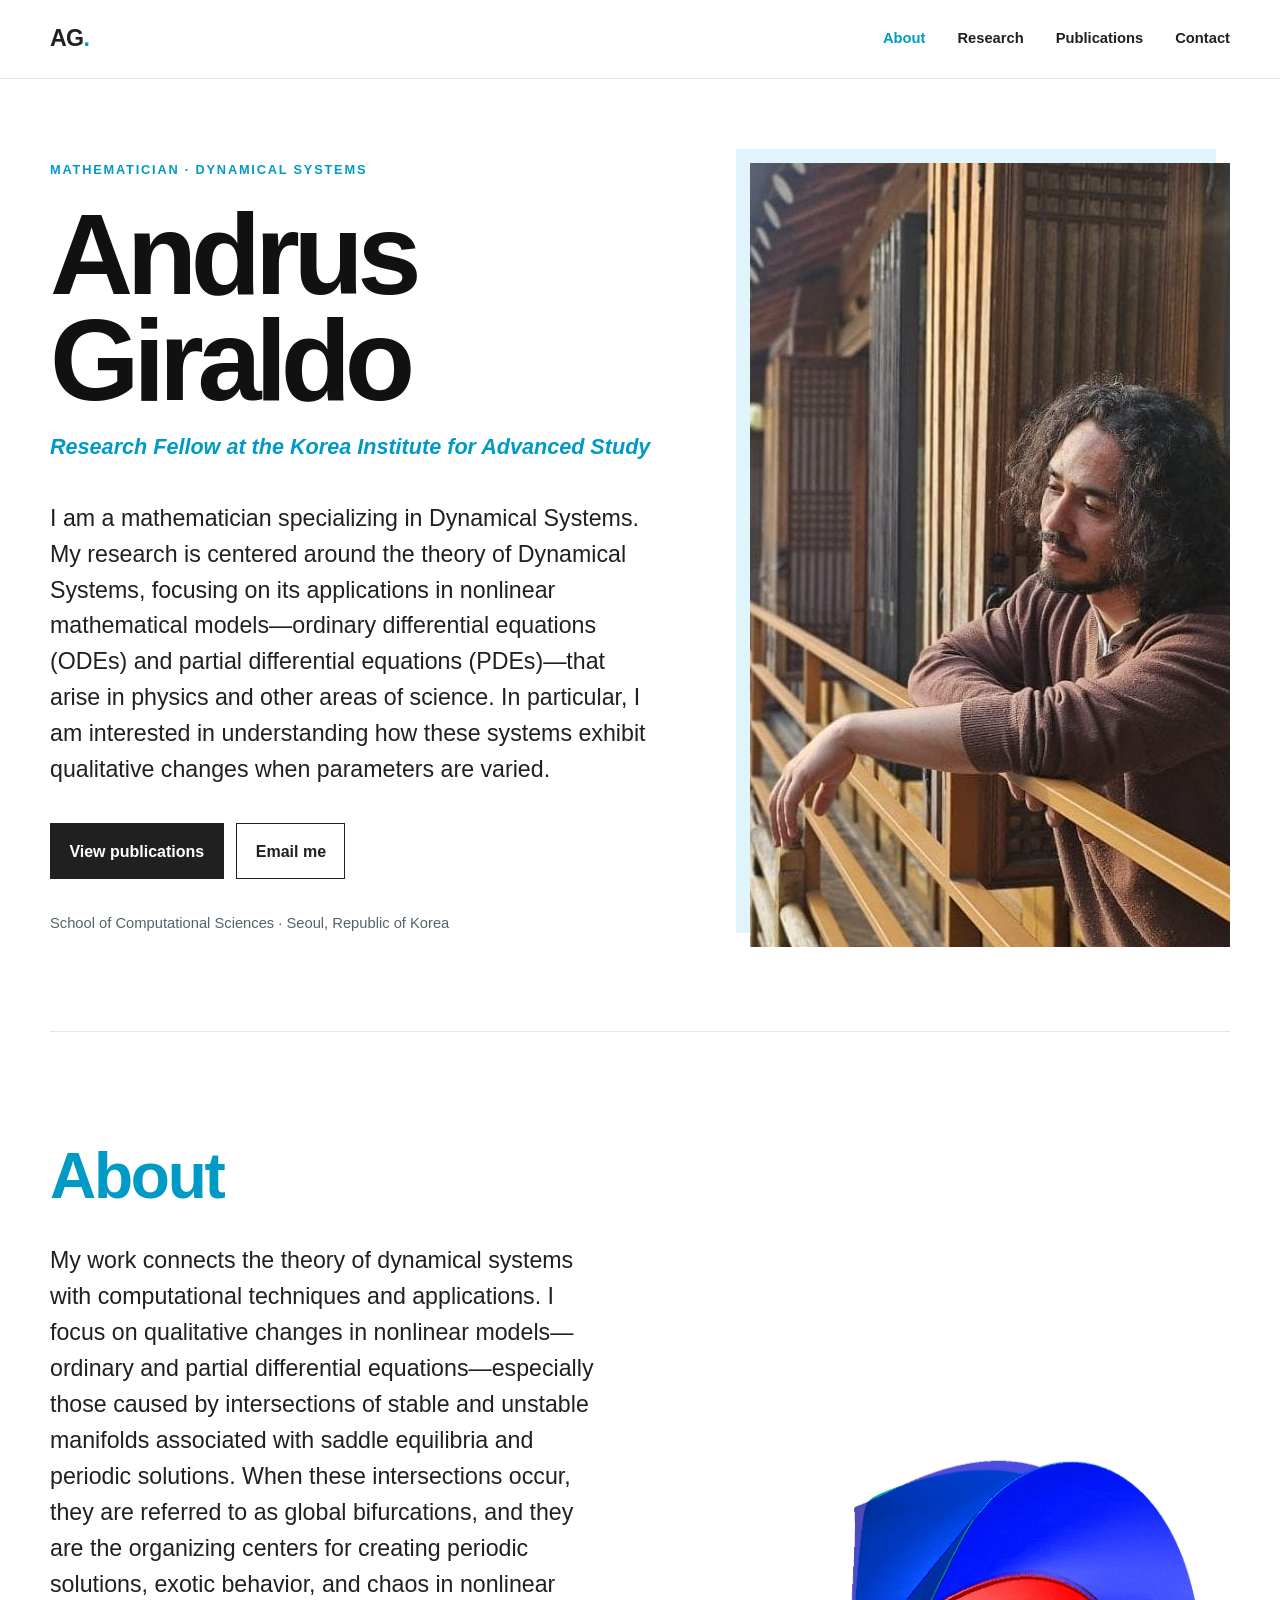
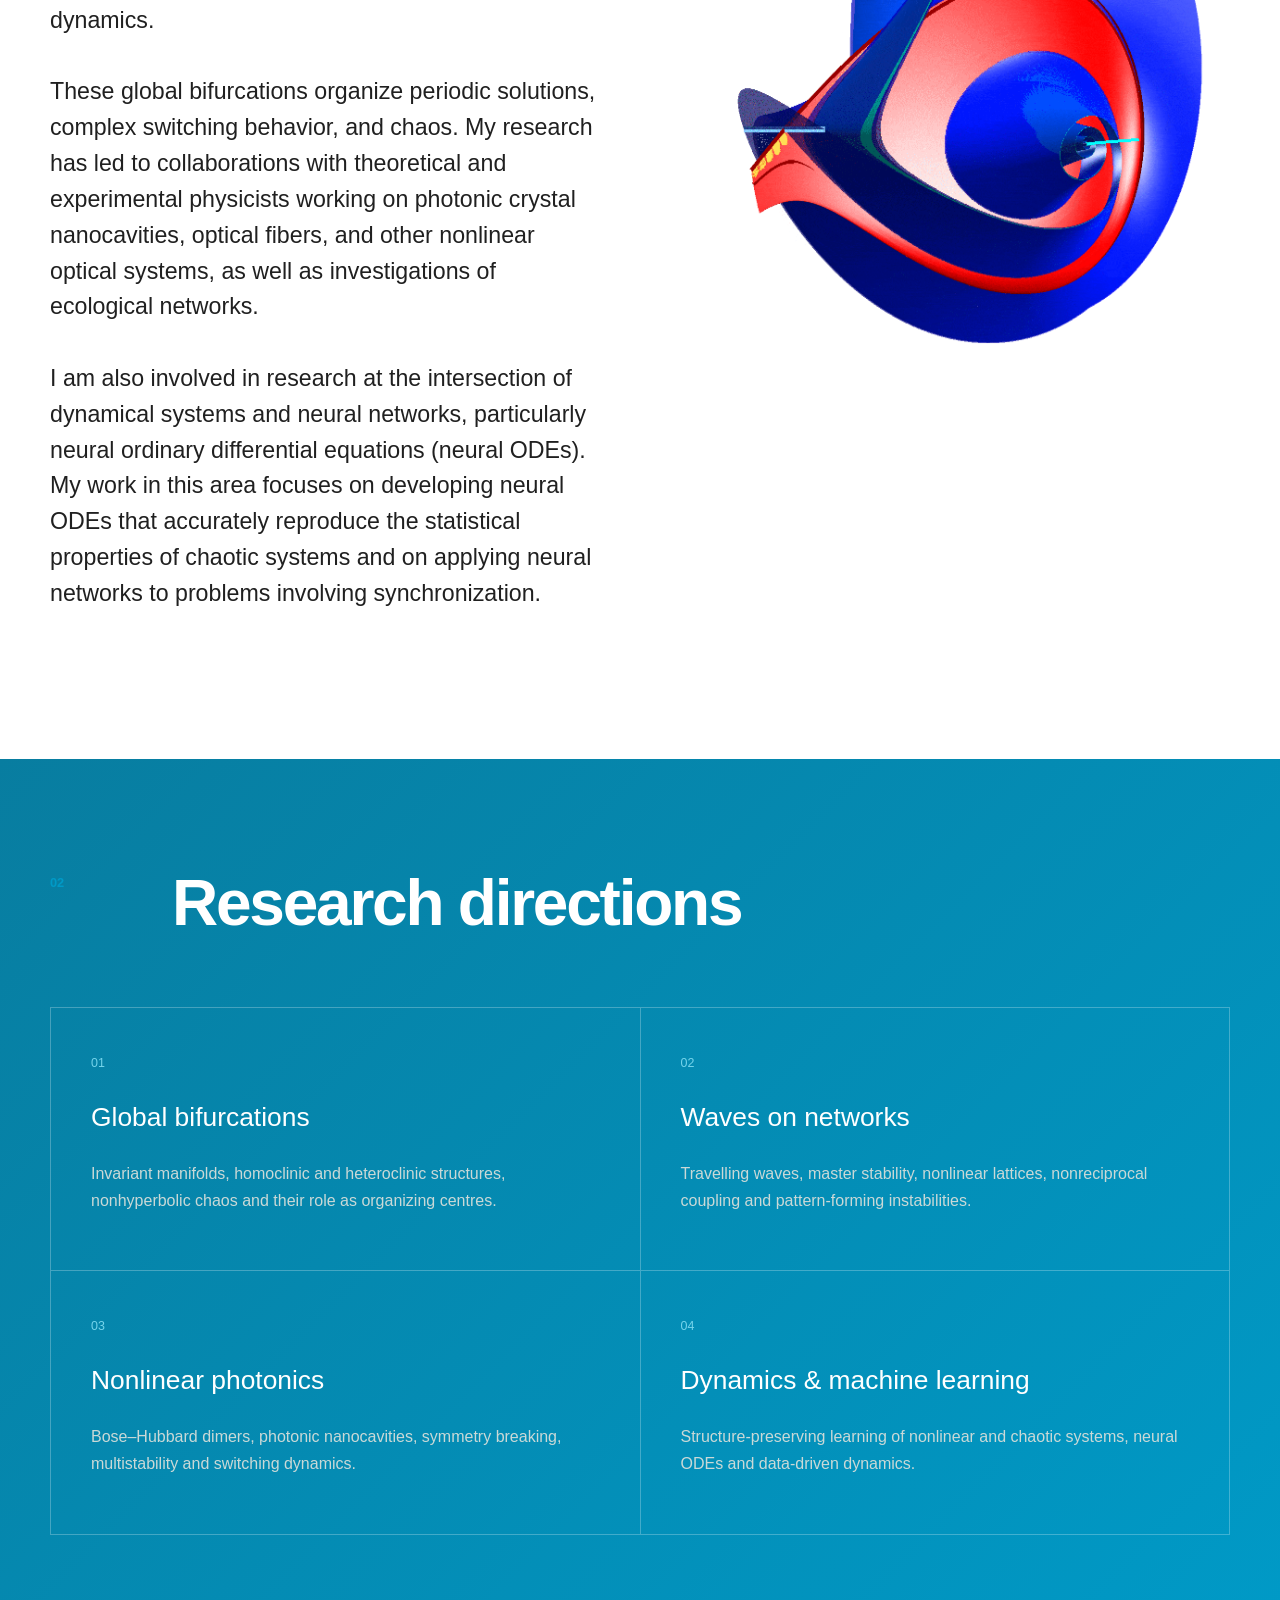
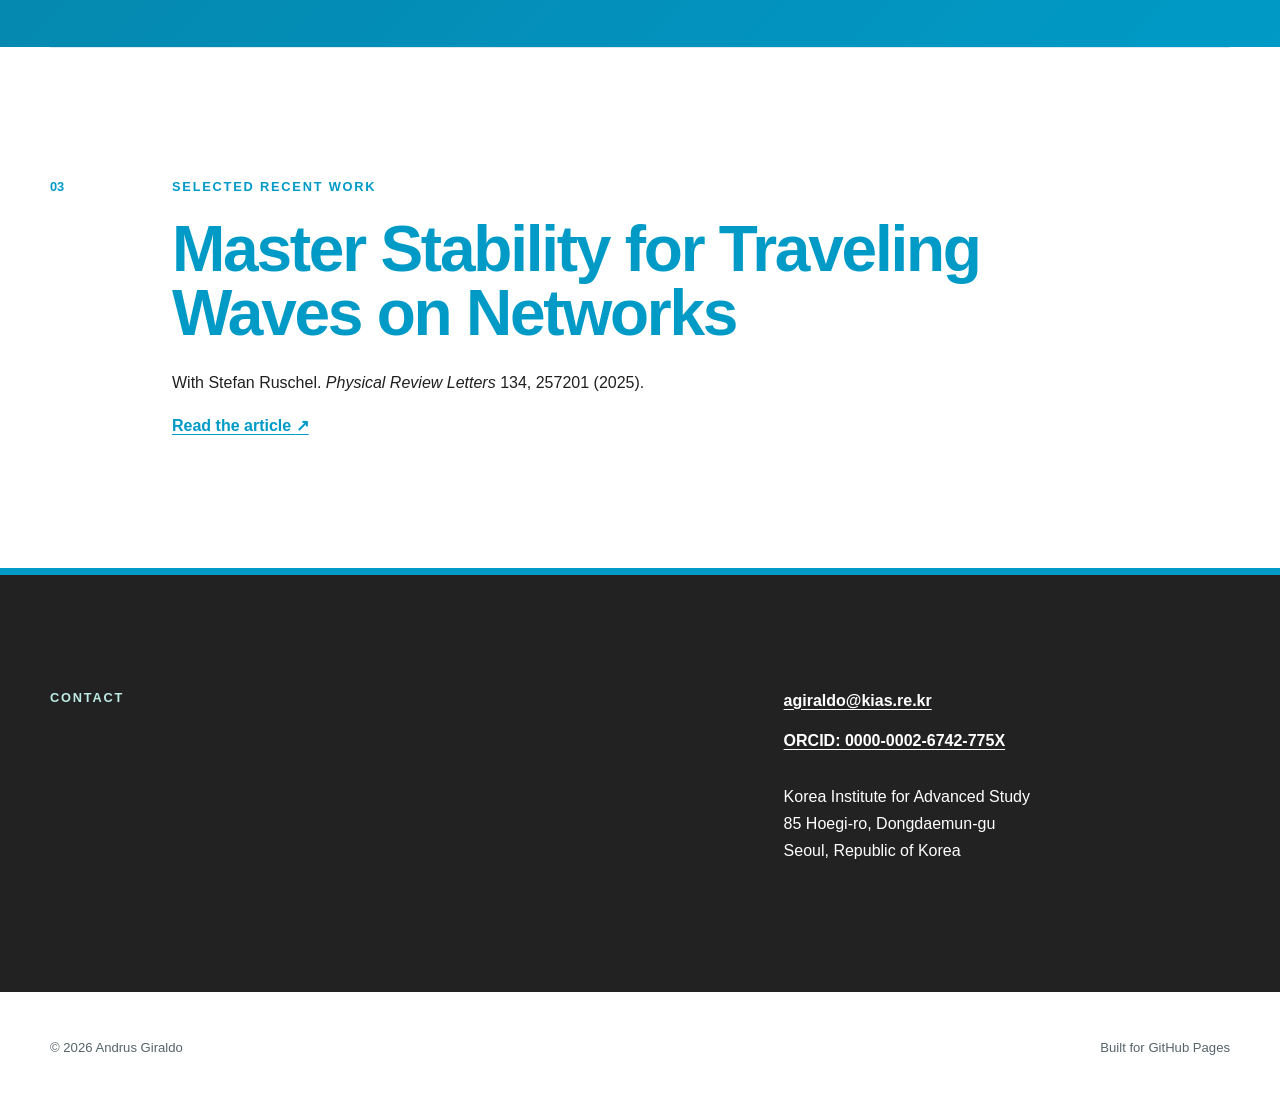
==== index.html @ 8a1bb6f4 "Update index.html" ====
<!doctype html>
<html lang="en">
<head>
  <meta charset="utf-8">
  <meta name="viewport" content="width=device-width, initial-scale=1">
  <meta name="description" content="Andrus Giraldo — mathematician working in dynamical systems, bifurcation theory, nonlinear waves, and scientific machine learning.">
  <title>Andrus Giraldo | Dynamical Systems</title>
  <link rel="stylesheet" href="styles.css">
</head>
<body>
  <a class="skip-link" href="#main">Skip to content</a>
  <header class="site-header">
    <nav class="nav shell" aria-label="Primary navigation">
      <a class="wordmark" href="index.html">AG<span>.</span></a>
      <button class="menu-toggle" type="button" aria-expanded="false" aria-controls="nav-links">Menu</button>
      <div class="nav-links" id="nav-links">
        <a class="active" href="index.html">About</a>
        <a href="index.html#research">Research</a>
        <a href="publications.html">Publications</a>
        <a href="index.html#contact">Contact</a>
      </div>
    </nav>
  </header>

  <main id="main">
    <section class="hero shell">
      <div class="hero-copy">
        <p class="eyebrow">Mathematician · Dynamical Systems</p>
        <h1>Andrus Giraldo</h1>
        <p class="role">Research Fellow at the Korea Institute for Advanced Study</p>
        <p class="lead">I am a mathematician specializing in Dynamical Systems. My research is centered around the theory of Dynamical Systems, focusing on its applications in nonlinear mathematical models—ordinary differential equations (ODEs) and partial differential equations (PDEs)—that arise in physics and other areas of science. In particular, I am interested in understanding how these systems exhibit qualitative changes when parameters are varied.</p>
        <div class="hero-actions">
          <a class="button primary" href="publications.html">View publications</a>
          <a class="button secondary" href="mailto:agiraldo@kias.re.kr">Email me</a>
        </div>
        <p class="position">School of Computational Sciences · Seoul, Republic of Korea</p>
      </div>
      <figure class="portrait-wrap">
        <img class="portrait" src="assets/andrus-giraldo.jpg" width="583" height="784" alt="Portrait of Andrus Giraldo">
        <!-- <figcaption>Research Fellow, Korea Institute for Advanced Study</figcaption> -->
      </figure>
    </section>

    <section class="statement shell" aria-labelledby="about-heading">
      <div class="about-copy">
        <h2 id="about-heading">About</h2>
        <p class="lead">My work connects the theory of dynamical systems with computational techniques and applications. I focus on qualitative changes in nonlinear models—ordinary and partial differential equations—especially those caused by intersections of stable and unstable manifolds associated with saddle equilibria and periodic solutions. When these intersections occur, they are referred to as global bifurcations, and they are the organizing centers for creating periodic solutions, exotic behavior, and chaos in nonlinear dynamics.</p>
	<p class="lead">These global bifurcations organize periodic solutions, complex switching behavior, and chaos. My research has led to collaborations with theoretical and experimental physicists working on photonic crystal nanocavities, optical fibers, and other nonlinear optical systems, as well as investigations of ecological networks.</p>
	<p class="lead">I am also involved in research at the intersection of dynamical systems and neural networks, particularly neural ordinary differential equations (neural ODEs). My work in this area focuses on developing neural ODEs that accurately reproduce the statistical properties of chaotic systems and on applying neural networks to problems involving synchronization.</p>
      </div>
      <figure class="animation-wrap">
        <img src="assets/animationWebNoWhite.gif" width="360" height="500" alt="Animated visualization of a dynamical system">
        <!--  <figcaption>A geometric view of nonlinear dynamics.</figcaption>-->
      </figure>
    </section>

    <section class="research-section" id="research" aria-labelledby="research-heading">
      <div class="shell">
        <div class="section-heading">
          <p class="section-number">02</p>
          <h2 id="research-heading">Research directions</h2>
        </div>
        <div class="research-grid">
          <article>
            <span>01</span>
            <h3>Global bifurcations</h3>
            <p>Invariant manifolds, homoclinic and heteroclinic structures, nonhyperbolic chaos and their role as organizing centres.</p>
          </article>
          <article>
            <span>02</span>
            <h3>Waves on networks</h3>
            <p>Travelling waves, master stability, nonlinear lattices, nonreciprocal coupling and pattern-forming instabilities.</p>
          </article>
          <article>
            <span>03</span>
            <h3>Nonlinear photonics</h3>
            <p>Bose–Hubbard dimers, photonic nanocavities, symmetry breaking, multistability and switching dynamics.</p>
          </article>
          <article>
            <span>04</span>
            <h3>Dynamics &amp; machine learning</h3>
            <p>Structure-preserving learning of nonlinear and chaotic systems, neural ODEs and data-driven dynamics.</p>
          </article>
        </div>
      </div>
    </section>

    <section class="featured shell" aria-labelledby="featured-heading">
      <p class="section-number">03</p>
      <div>
        <p class="eyebrow">Selected recent work</p>
        <h2 id="featured-heading">Master Stability for Traveling Waves on Networks</h2>
        <p>With Stefan Ruschel. <em>Physical Review Letters</em> 134, 257201 (2025).</p>
        <a class="text-link" href="https://doi.org/10.1103/6v64-j5fd">Read the article <span aria-hidden="true">↗</span></a>
      </div>
    </section>

    <section class="contact-section" id="contact" aria-labelledby="contact-heading">
      <div class="shell contact-grid">
        <div>
          <p class="eyebrow light">Contact</p>
          <!-- <h2 id="contact-heading">Let’s discuss mathematics.</h2> -->
        </div>
        <address>
          <a href="mailto:agiraldo@kias.re.kr">agiraldo@kias.re.kr</a>
          <a href="https://orcid.org/0000-0002-6742-775X">ORCID: 0000-0002-6742-775X</a>
          <p>Korea Institute for Advanced Study<br>85 Hoegi-ro, Dongdaemun-gu<br>Seoul, Republic of Korea</p>
        </address>
      </div>
    </section>
  </main>

  <footer class="site-footer shell">
    <p>© <span id="year"></span> Andrus Giraldo</p>
    <p>Built for GitHub Pages</p>
  </footer>
  <script src="script.js"></script>
</body>
</html>
---- styles.css ----
:root {
  --ink: #202020;
  --paper: #ffffff;
  --white: #fff;
  --teal: #009ac7;
  --aqua: #75d4eb;
  --navy: #173d4a;
  --line: #dceaf0;
  --muted: #56646a;
  --sans: "PT Sans", "Open Sans", Arial, sans-serif;
  --serif: "PT Sans", "Open Sans", Arial, sans-serif;
}
* { box-sizing: border-box; }
html { scroll-behavior: smooth; }
body { margin: 0; background: var(--paper); color: var(--ink); font: 400 1rem/1.7 var(--sans); }
a { color: inherit; text-underline-offset: .2em; }
img { display: block; max-width: 100%; }
.shell { width: min(1180px, calc(100% - 3rem)); margin-inline: auto; }
.skip-link { position: fixed; left: 1rem; top: -5rem; z-index: 100; padding: .75rem 1rem; background: var(--white); }
.skip-link:focus { top: 1rem; }
.site-header { border-bottom: 1px solid var(--line); background: rgba(255,255,255,.96); position: sticky; top: 0; z-index: 20; backdrop-filter: blur(10px); }
.nav { min-height: 78px; display: flex; align-items: center; justify-content: space-between; }
.wordmark { font: 700 1.45rem/1 var(--serif); text-decoration: none; letter-spacing: -.03em; }
.wordmark span { color: var(--teal); }
.nav-links { display: flex; gap: 2rem; align-items: center; }
.nav-links a { text-decoration: none; font-size: .92rem; font-weight: 650; }
.nav-links a.active, .nav-links a:hover { color: var(--teal); }
.menu-toggle { display: none; border: 1px solid var(--ink); background: transparent; padding: .5rem .75rem; font: inherit; }
.hero { display: grid; grid-template-columns: 1.12fr .88fr; gap: clamp(3rem, 7vw, 7rem); align-items: center; min-height: calc(100vh - 78px); padding-block: 5rem; }
.eyebrow { margin: 0 0 1.25rem; color: var(--teal); text-transform: uppercase; letter-spacing: .14em; font-weight: 750; font-size: .8rem; }
.hero h1, .page-heading h1 { margin: 0; color: #111; font: 700 clamp(4rem, 9vw, 7.8rem)/.92 var(--serif); letter-spacing: -.055em; }
.role { margin: 1rem 0 0; color: var(--teal); font-size: clamp(1.05rem, 2vw, 1.35rem); font-weight: 700; font-style: italic; }
.lead { max-width: 760px; margin: 2.2rem 0; font: 400 clamp(1.15rem, 2vw, 1.45rem)/1.55 var(--serif); }
.hero-actions { display: flex; gap: .8rem; flex-wrap: wrap; }
.button { display: inline-block; padding: .83rem 1.15rem; border: 1px solid var(--ink); text-decoration: none; font-weight: 700; }
.button.primary { color: var(--white); background: var(--ink); }
.button:hover { color: var(--white); background: var(--teal); border-color: var(--teal); }
.position { margin-top: 2rem; color: var(--muted); font-size: .92rem; }
.portrait-wrap { margin: 0; position: relative; }
.portrait { width: 100%; aspect-ratio: 3/4; object-fit: cover; }
.portrait-wrap::before { content: ""; position: absolute; inset: -14px 14px 14px -14px; background: #dff5fb; z-index: -1; }
.portrait-wrap figcaption { margin-top: 1rem; color: var(--muted); font-size: .78rem; }
.statement { display: grid; grid-template-columns: 1fr 1fr; gap: clamp(2.5rem, 6vw, 6rem); align-items: center; padding-block: 7rem; border-top: 1px solid var(--line); }
.featured { display: grid; grid-template-columns: 90px 1fr; gap: 2rem; padding-block: 8rem; border-top: 1px solid var(--line); }
.section-number { margin: .35rem 0; color: var(--teal); font: 700 .8rem/1 var(--sans); }
h2 { margin: 0 0 1.5rem; color: var(--teal); font: 700 clamp(2.6rem, 5vw, 4.6rem)/1 var(--serif); letter-spacing: -.035em; }
.large-copy { margin-top: 0; font: 400 clamp(1.35rem, 2.3vw, 2rem)/1.45 var(--serif); }
.statement > div { max-width: 900px; }
.animation-wrap { margin: 0; }
.animation-wrap img { width: 100%; background: #fff; }
.animation-wrap figcaption { margin-top: .75rem; color: var(--muted); font-size: .82rem; text-align: center; }
.research-section { background: linear-gradient(135deg, #087da0, #009ac7); color: var(--white); padding-block: 7rem; }
.research-section h2, .contact-section h2 { color: var(--white); }
.section-heading { display: grid; grid-template-columns: 90px 1fr; gap: 2rem; }
.research-grid { display: grid; grid-template-columns: repeat(2, 1fr); margin-top: 3rem; border-top: 1px solid rgba(255,255,255,.25); border-left: 1px solid rgba(255,255,255,.25); }
.research-grid article { padding: 2.5rem; border-right: 1px solid rgba(255,255,255,.25); border-bottom: 1px solid rgba(255,255,255,.25); }
.research-grid article > span { color: var(--aqua); font-size: .78rem; }
.research-grid h3 { font: 400 1.65rem/1.2 var(--serif); }
.research-grid p { color: #cad9d7; }
.featured h2 { max-width: 880px; }
.text-link { color: var(--teal); font-weight: 750; }
.contact-section { background: #222; color: var(--white); padding-block: 7rem; border-top: 7px solid var(--teal); }
.contact-grid { display: grid; grid-template-columns: 1.2fr .8fr; gap: 4rem; }
.eyebrow.light { color: #bdece5; }
address { font-style: normal; display: flex; flex-direction: column; gap: .8rem; }
address a { font-weight: 700; }
.site-footer { display: flex; justify-content: space-between; gap: 1rem; padding-block: 2rem; font-size: .82rem; color: var(--muted); }
.page-heading { padding-block: 7rem 5rem; border-bottom: 1px solid var(--line); }
.page-heading h1 { font-size: clamp(4rem, 10vw, 8rem); }
.page-heading > p:last-child { max-width: 650px; font: 400 1.25rem/1.55 var(--serif); }
.publication-section { padding-block: 3rem 8rem; }
.publication-list { list-style: none; padding: 0; margin: 0; }
.publication-list li { display: grid; grid-template-columns: 110px 1fr; gap: 2rem; padding: 2rem 0; border-bottom: 1px solid var(--line); }
.pub-year { color: var(--teal); font-weight: 800; }
.publication-list h2 { max-width: 900px; margin: 0 0 .8rem; font: 400 clamp(1.35rem, 2.5vw, 2rem)/1.3 var(--serif); letter-spacing: -.025em; }
.publication-list p { margin: .25rem 0; color: var(--muted); }
.publication-list a { display: inline-block; margin-top: .6rem; color: var(--teal); font-size: .85rem; font-weight: 800; text-decoration: none; }
@media (max-width: 760px) {
  .shell { width: min(100% - 2rem, 1180px); }
  .menu-toggle { display: block; }
  .nav-links { display: none; position: absolute; top: 78px; left: 0; right: 0; background: var(--paper); border-bottom: 1px solid var(--line); padding: 1.25rem 1rem; flex-direction: column; align-items: flex-start; }
  .nav-links.open { display: flex; }
  .hero { grid-template-columns: 1fr; min-height: auto; padding-block: 4rem; }
  .hero h1 { font-size: clamp(4.1rem, 22vw, 6.5rem); }
  .portrait-wrap { width: min(88%, 420px); margin-inline: auto; }
  .statement, .featured, .section-heading { grid-template-columns: 1fr; gap: 2rem; padding-block: 5rem; }
  .research-grid, .contact-grid { grid-template-columns: 1fr; }
  .research-grid article { padding: 1.75rem; }
  .publication-list li { grid-template-columns: 1fr; gap: .5rem; }
  .page-heading { padding-block: 5rem 3rem; }
}
@media (prefers-reduced-motion: reduce) { html { scroll-behavior: auto; } }
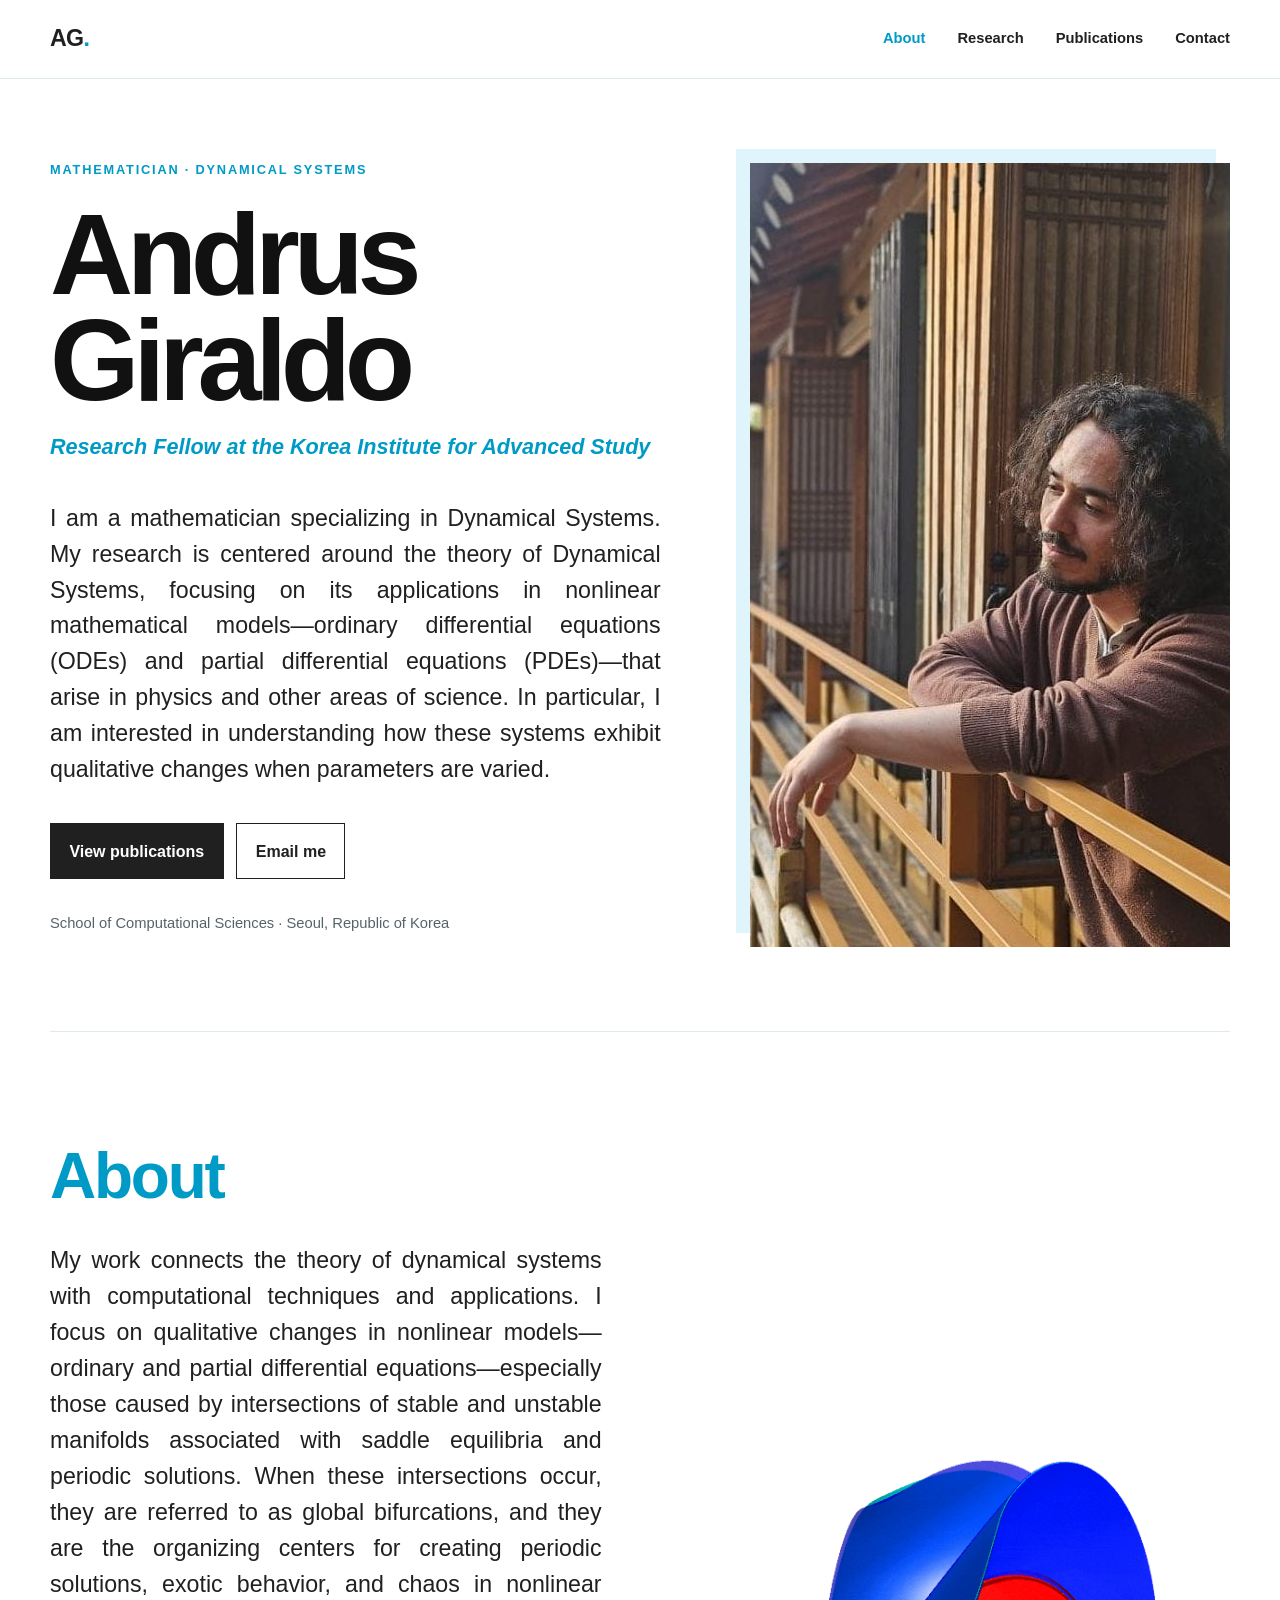
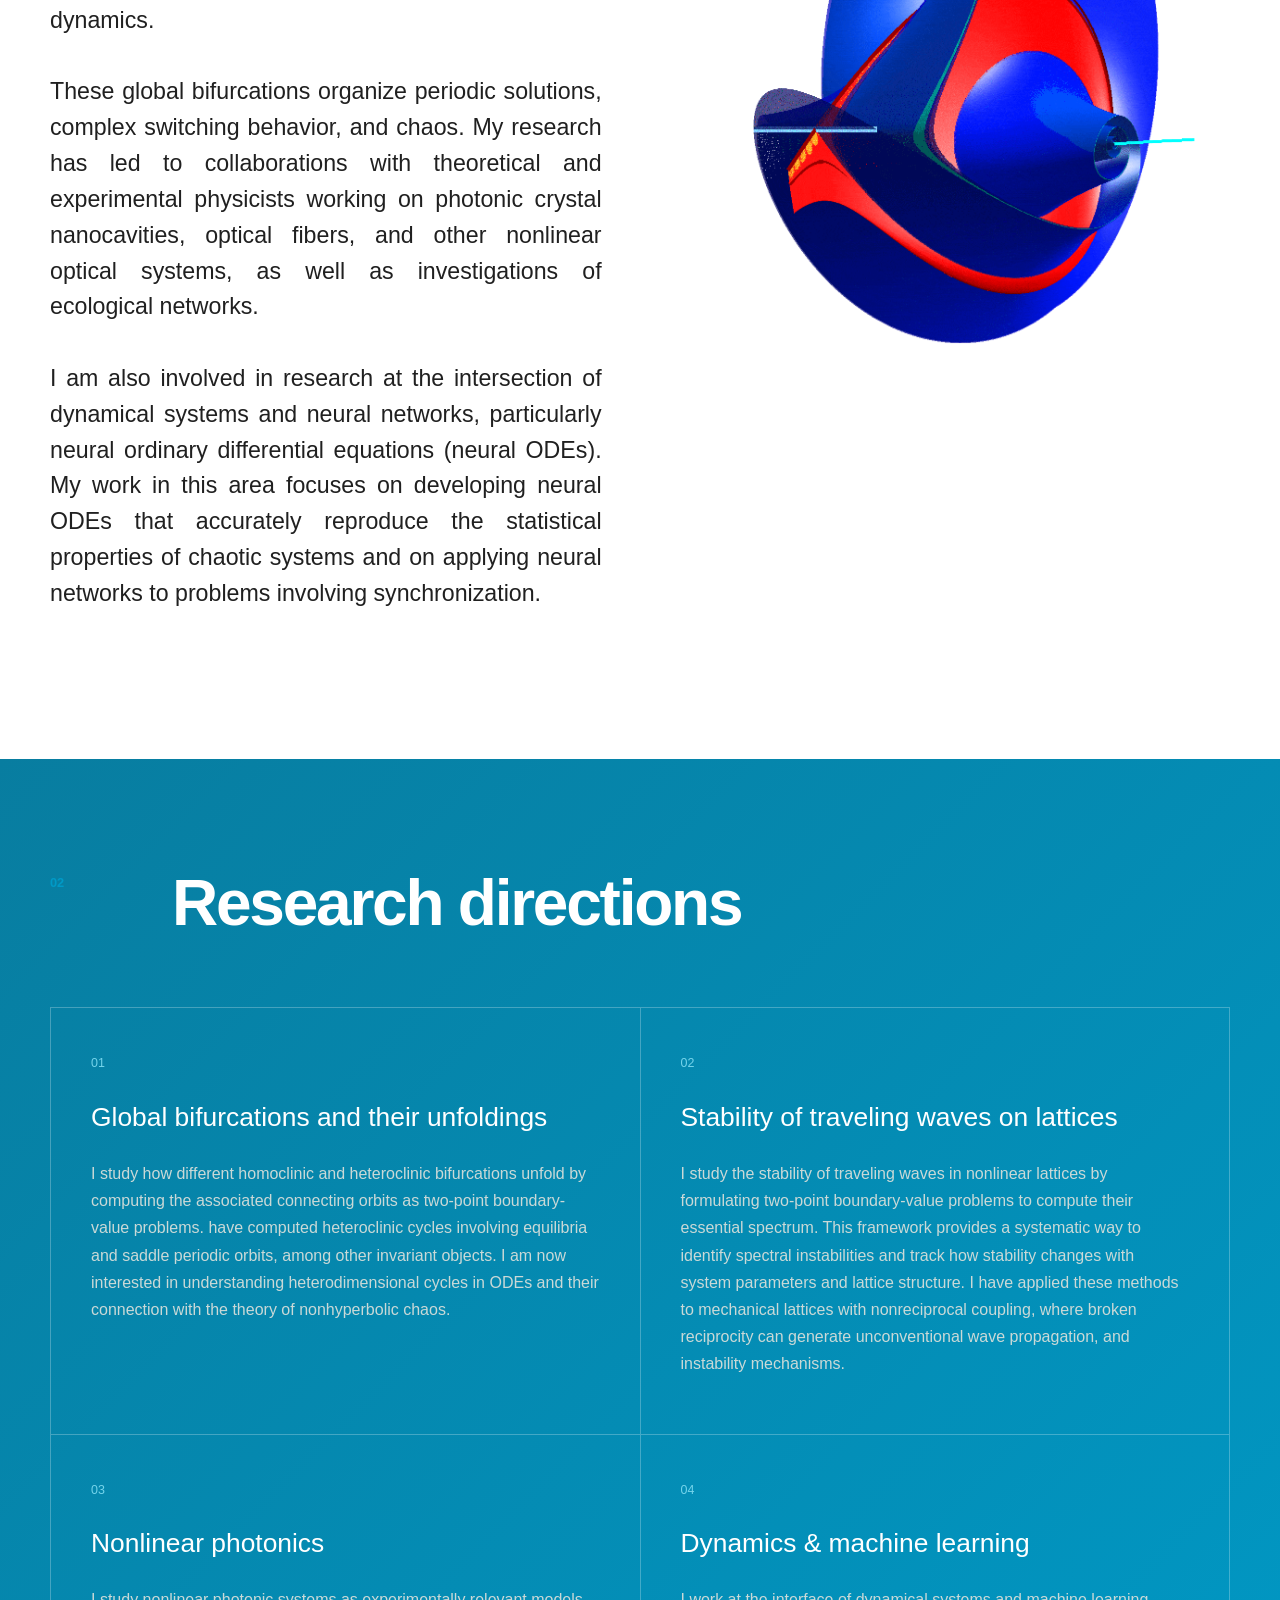
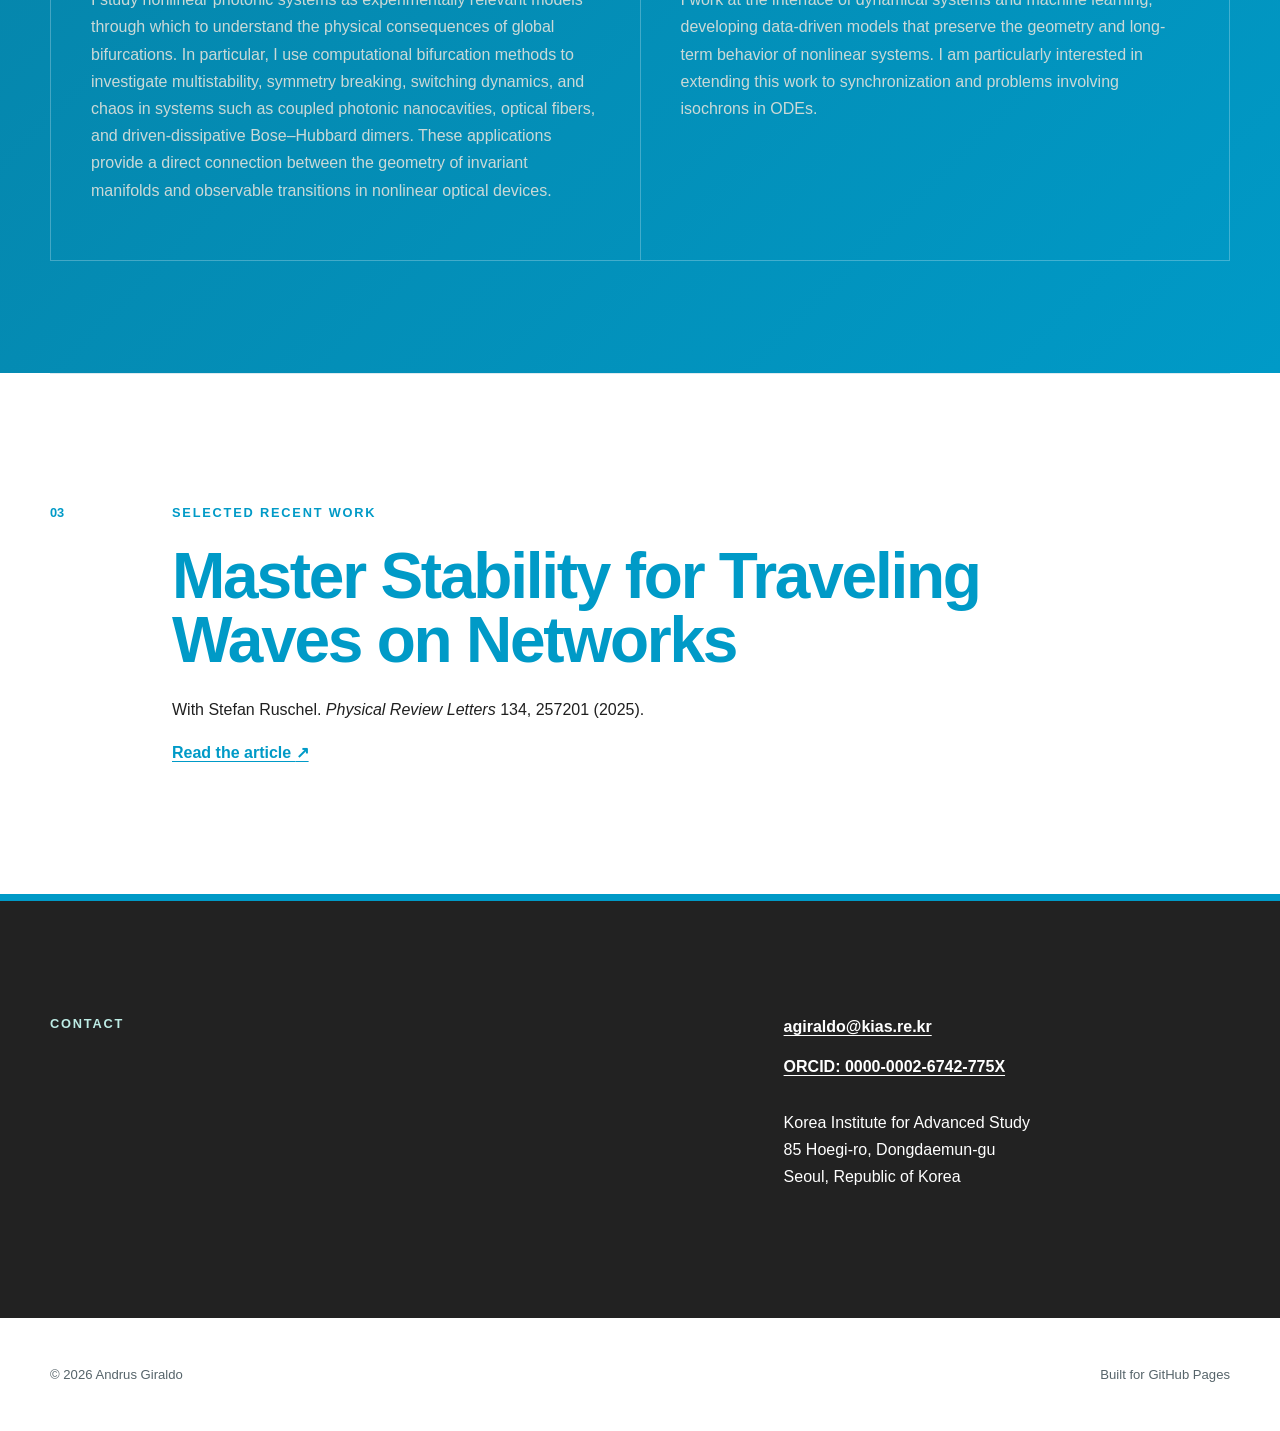
==== commit 99634fcd: "Update index.html" ====
--- a/index.html
+++ b/index.html
@@ -63,23 +63,23 @@
         <div class="research-grid">
           <article>
             <span>01</span>
-            <h3>Global bifurcations</h3>
-            <p>Invariant manifolds, homoclinic and heteroclinic structures, nonhyperbolic chaos and their role as organizing centres.</p>
+            <h3>Global bifurcations and their unfoldings</h3>
+            <p>I study how different homoclinic and heteroclinic bifurcations unfold by computing the associated connecting orbits as two-point boundary-value problems. have computed heteroclinic cycles involving equilibria and saddle periodic orbits, among other invariant objects. I am now interested in understanding heterodimensional cycles in ODEs and their connection with the theory of nonhyperbolic chaos.</p>
           </article>
           <article>
             <span>02</span>
-            <h3>Waves on networks</h3>
-            <p>Travelling waves, master stability, nonlinear lattices, nonreciprocal coupling and pattern-forming instabilities.</p>
+            <h3>Stability of traveling waves on lattices</h3>
+            <p>I study the stability of traveling waves in nonlinear lattices by formulating two-point boundary-value problems to compute their essential spectrum. This framework provides a systematic way to identify spectral instabilities and track how stability changes with system parameters and lattice structure. I have applied these methods to mechanical lattices with nonreciprocal coupling, where broken reciprocity can generate unconventional wave propagation, and instability mechanisms.</p>
           </article>
           <article>
             <span>03</span>
             <h3>Nonlinear photonics</h3>
-            <p>Bose–Hubbard dimers, photonic nanocavities, symmetry breaking, multistability and switching dynamics.</p>
+            <p>I study nonlinear photonic systems as experimentally relevant models through which to understand the physical consequences of global bifurcations. In particular, I use computational bifurcation methods to investigate multistability, symmetry breaking, switching dynamics, and chaos in systems such as coupled photonic nanocavities, optical fibers, and driven-dissipative Bose–Hubbard dimers. These applications provide a direct connection between the geometry of invariant manifolds and observable transitions in nonlinear optical devices.</p>
           </article>
           <article>
             <span>04</span>
             <h3>Dynamics &amp; machine learning</h3>
-            <p>Structure-preserving learning of nonlinear and chaotic systems, neural ODEs and data-driven dynamics.</p>
+            <p>I work at the interface of dynamical systems and machine learning, developing data-driven models that preserve the geometry and long-term behavior of nonlinear systems. I am particularly interested in extending this work to synchronization and problems involving isochrons in ODEs.</p>
           </article>
         </div>
       </div>
--- a/styles.css
+++ b/styles.css
@@ -30,7 +30,7 @@
 .eyebrow { margin: 0 0 1.25rem; color: var(--teal); text-transform: uppercase; letter-spacing: .14em; font-weight: 750; font-size: .8rem; }
 .hero h1, .page-heading h1 { margin: 0; color: #111; font: 700 clamp(4rem, 9vw, 7.8rem)/.92 var(--serif); letter-spacing: -.055em; }
 .role { margin: 1rem 0 0; color: var(--teal); font-size: clamp(1.05rem, 2vw, 1.35rem); font-weight: 700; font-style: italic; }
-.lead { max-width: 760px; margin: 2.2rem 0; font: 400 clamp(1.15rem, 2vw, 1.45rem)/1.55 var(--serif); }
+.lead { max-width: 760px; margin: 2.2rem 0; font: 400 clamp(1.15rem, 2vw, 1.45rem)/1.55 var(--serif); text-align: justify;}
 .hero-actions { display: flex; gap: .8rem; flex-wrap: wrap; }
 .button { display: inline-block; padding: .83rem 1.15rem; border: 1px solid var(--ink); text-decoration: none; font-weight: 700; }
 .button.primary { color: var(--white); background: var(--ink); }
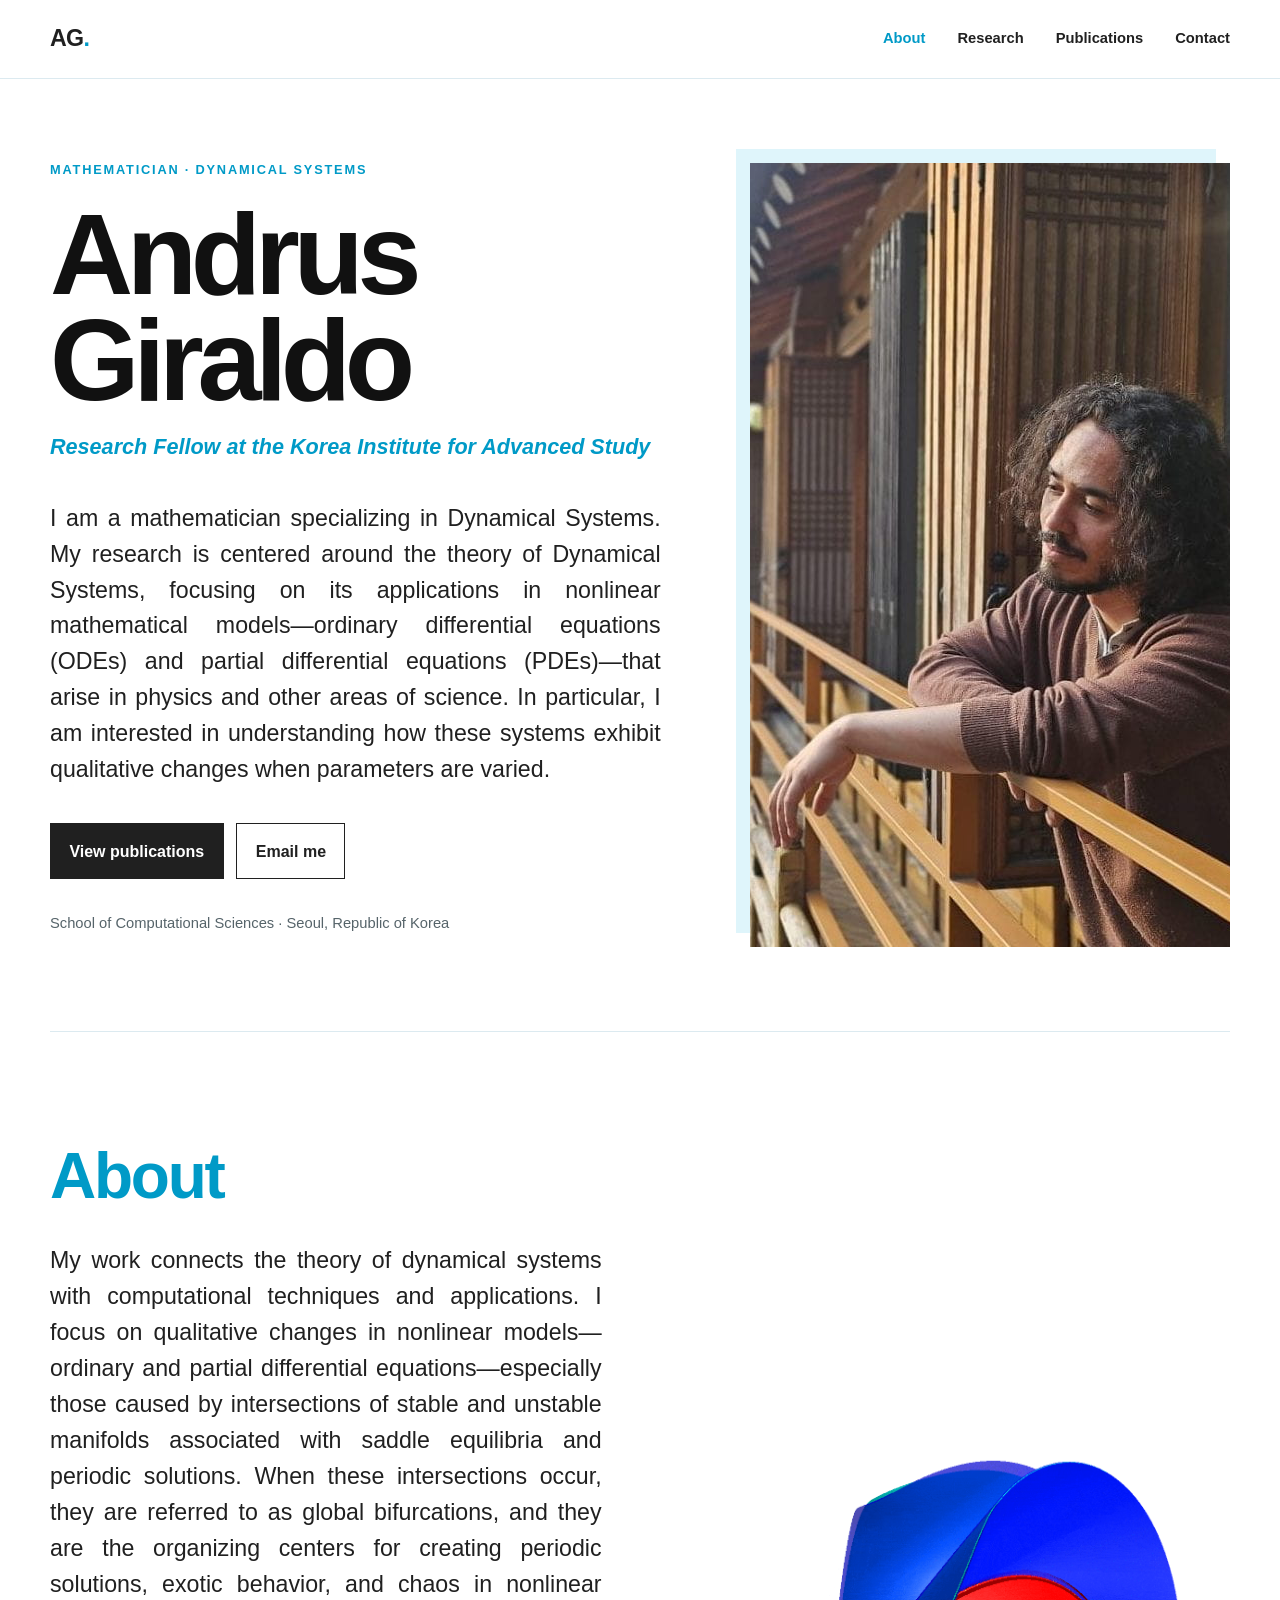
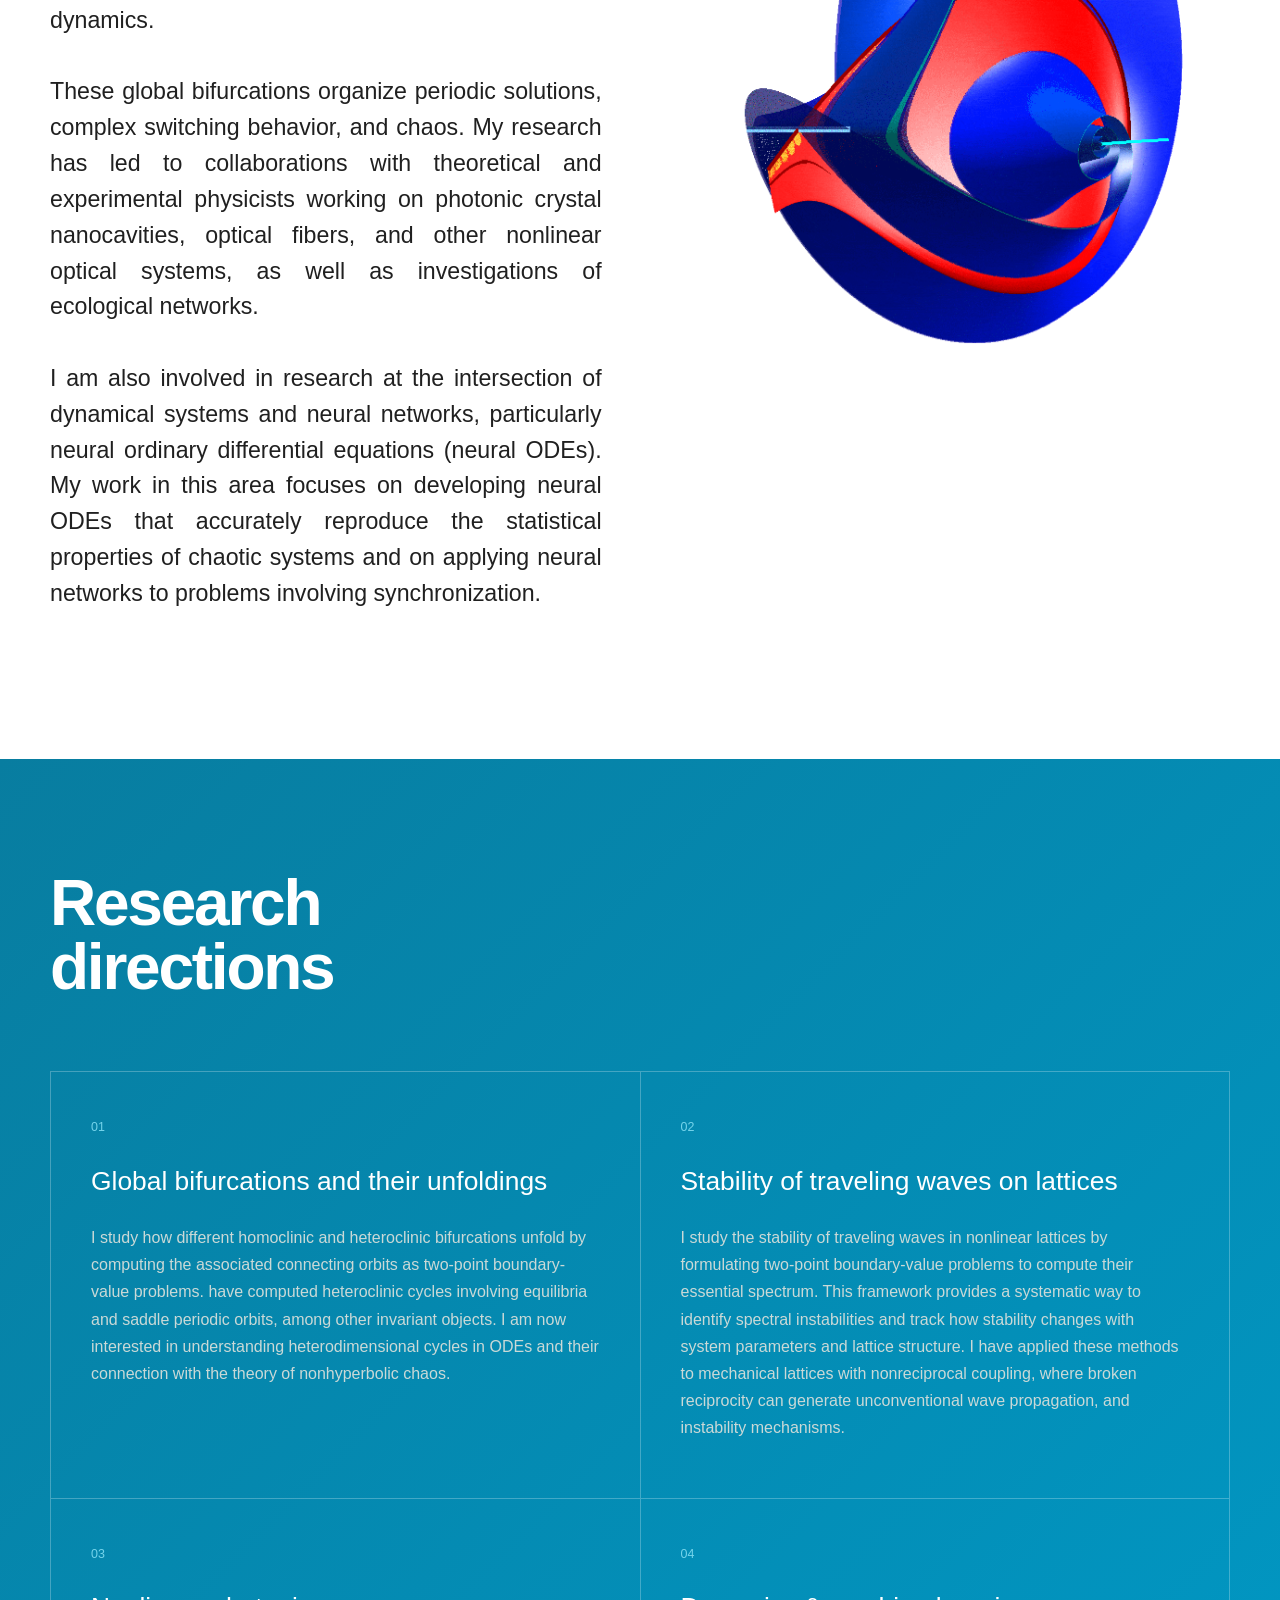
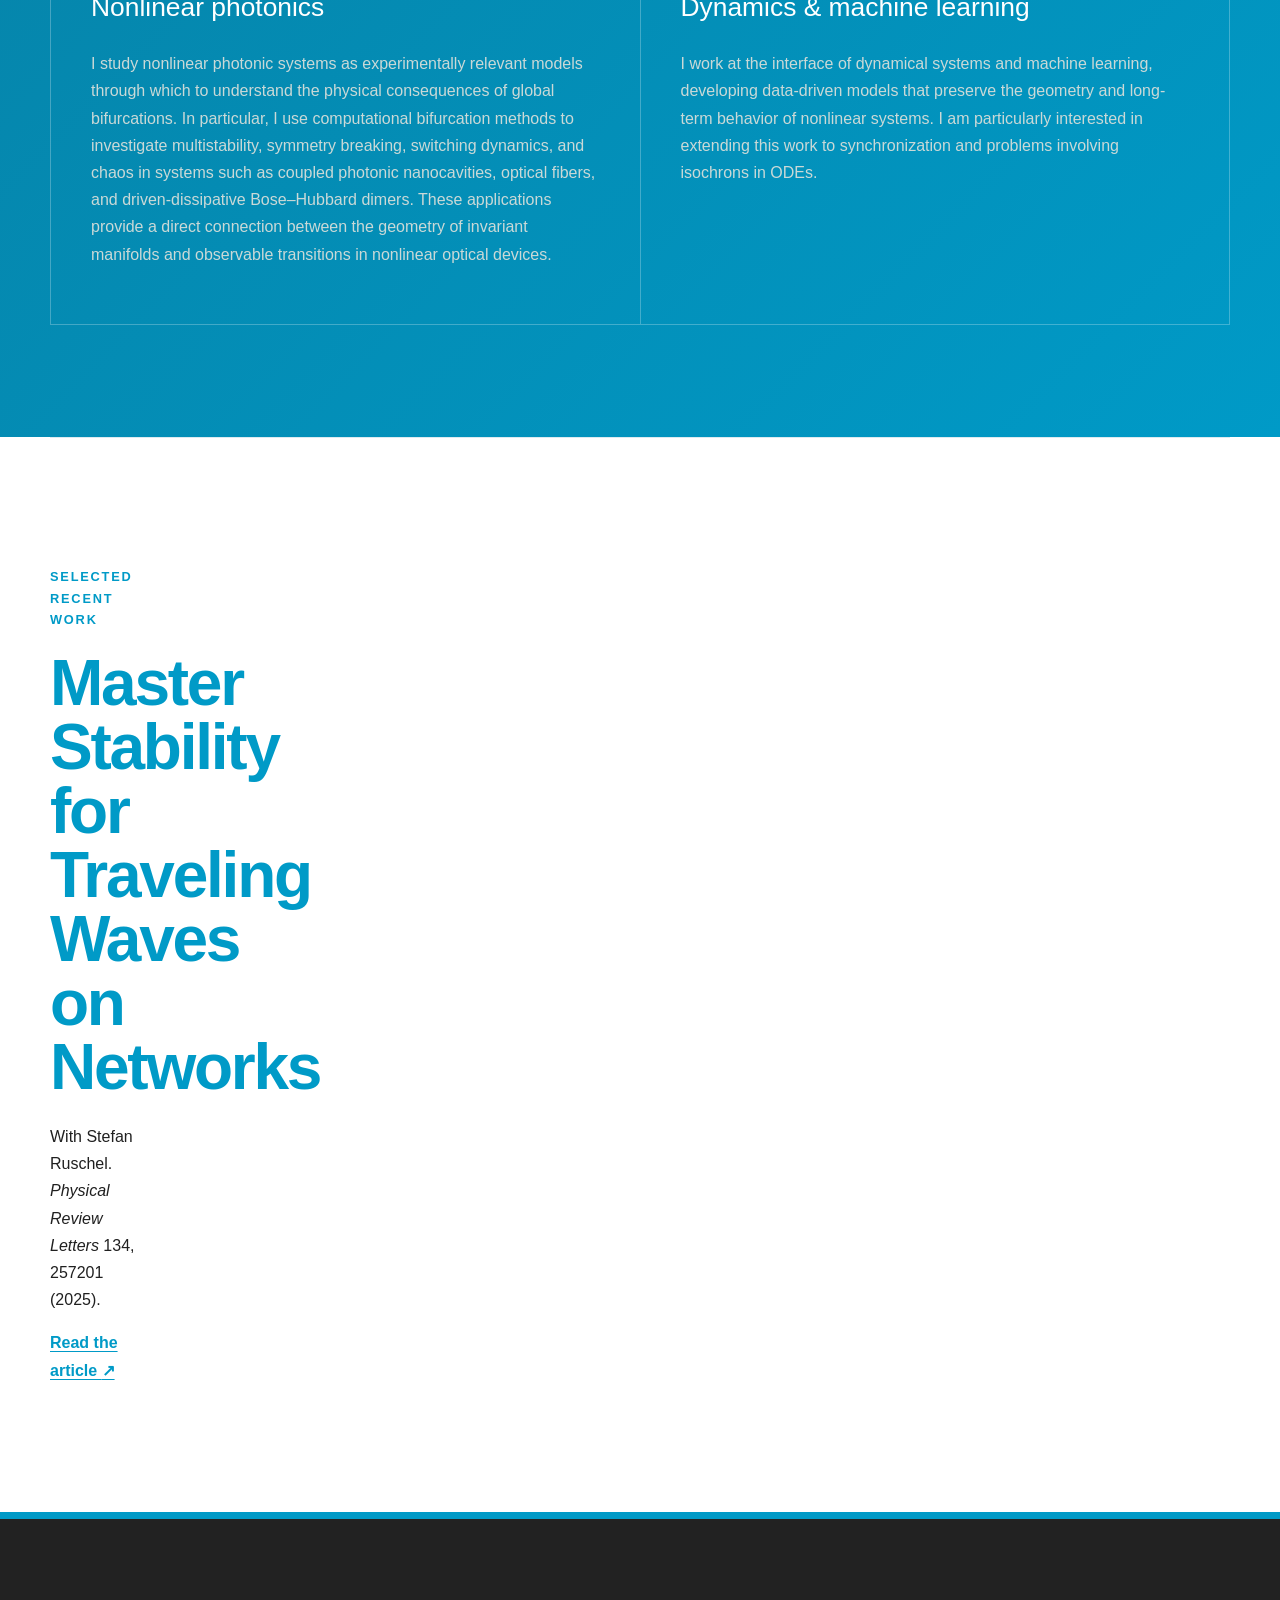
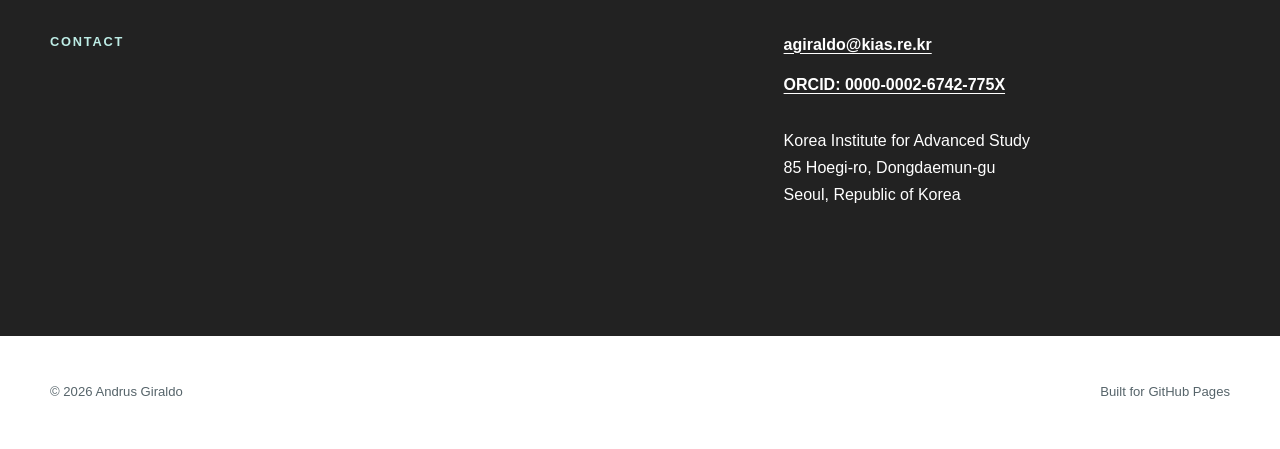
==== commit dd36f8f1: "Update index.html" ====
--- a/index.html
+++ b/index.html
@@ -57,7 +57,7 @@
     <section class="research-section" id="research" aria-labelledby="research-heading">
       <div class="shell">
         <div class="section-heading">
-          <p class="section-number">02</p>
+          <!-- <p class="section-number">02</p> -->
           <h2 id="research-heading">Research directions</h2>
         </div>
         <div class="research-grid">
@@ -86,7 +86,7 @@
     </section>
 
     <section class="featured shell" aria-labelledby="featured-heading">
-      <p class="section-number">03</p>
+      <!-- <p class="section-number">03</p> -->
       <div>
         <p class="eyebrow">Selected recent work</p>
         <h2 id="featured-heading">Master Stability for Traveling Waves on Networks</h2>
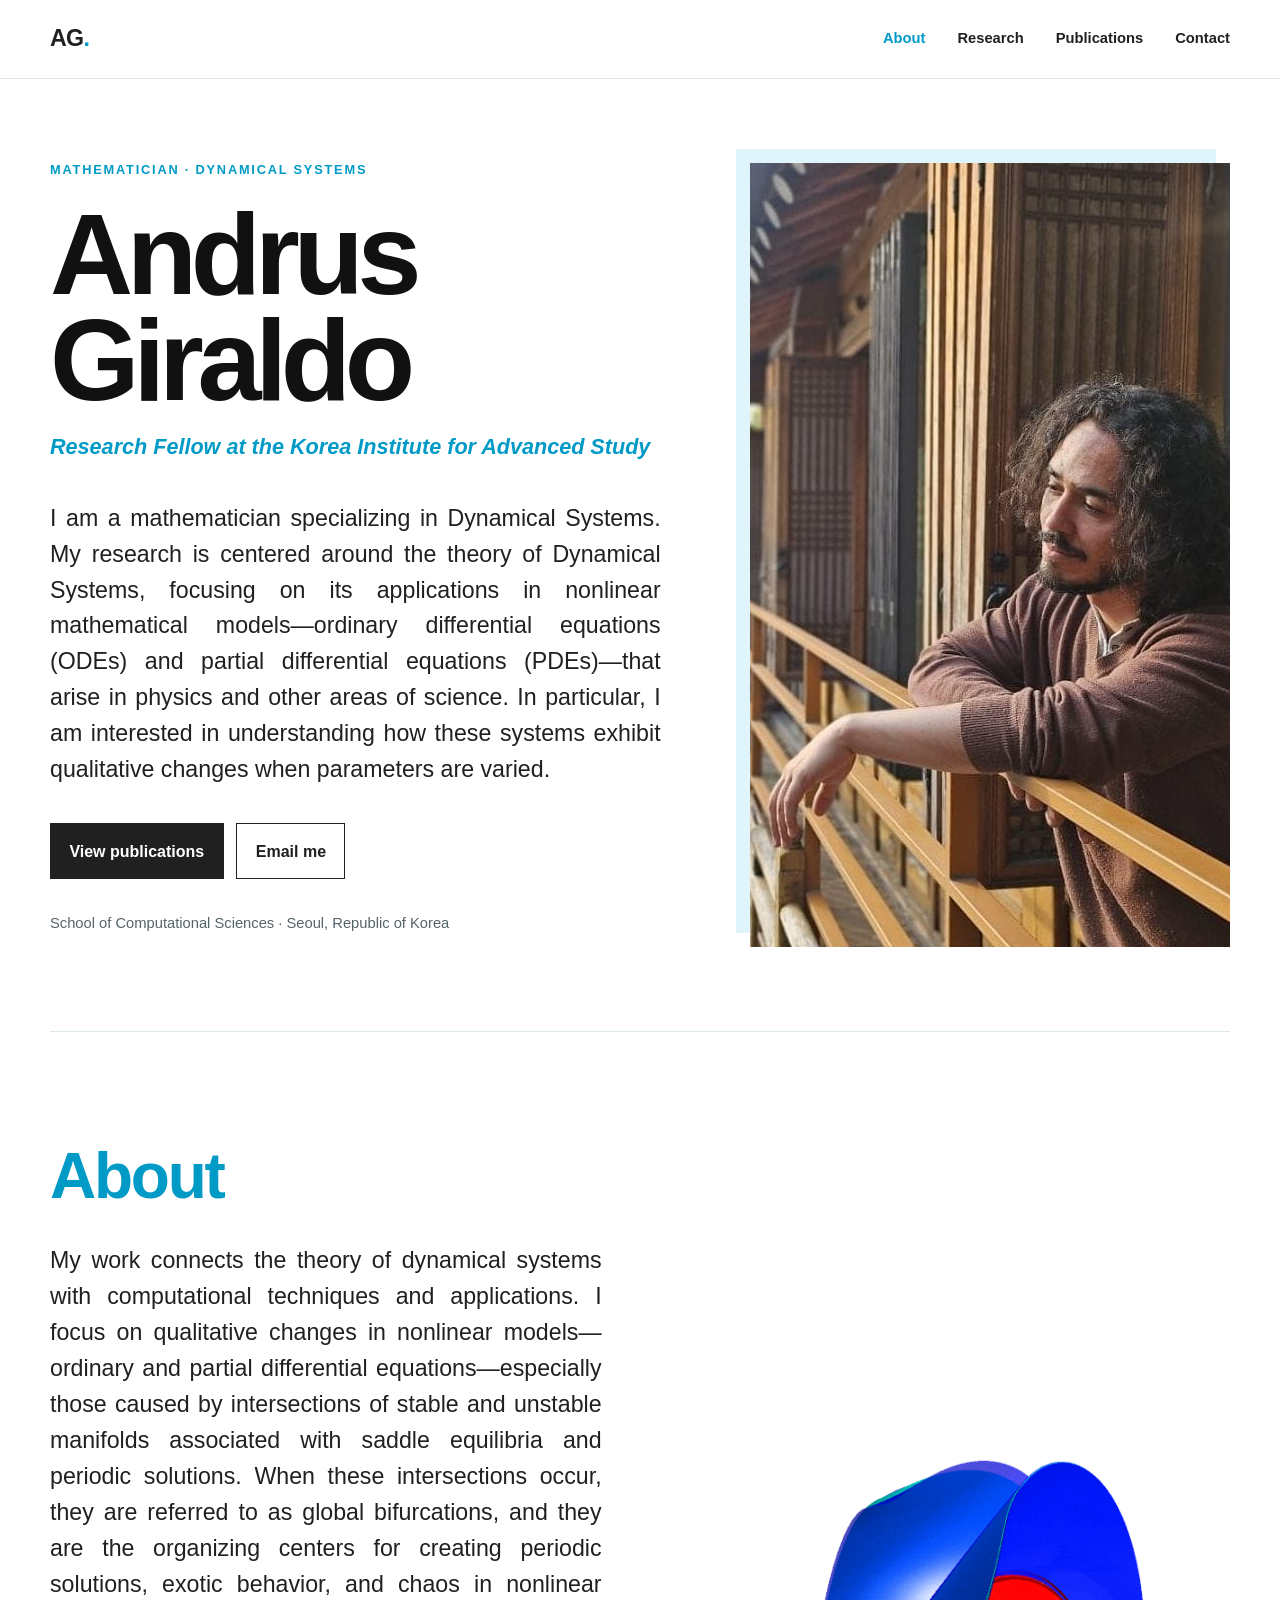
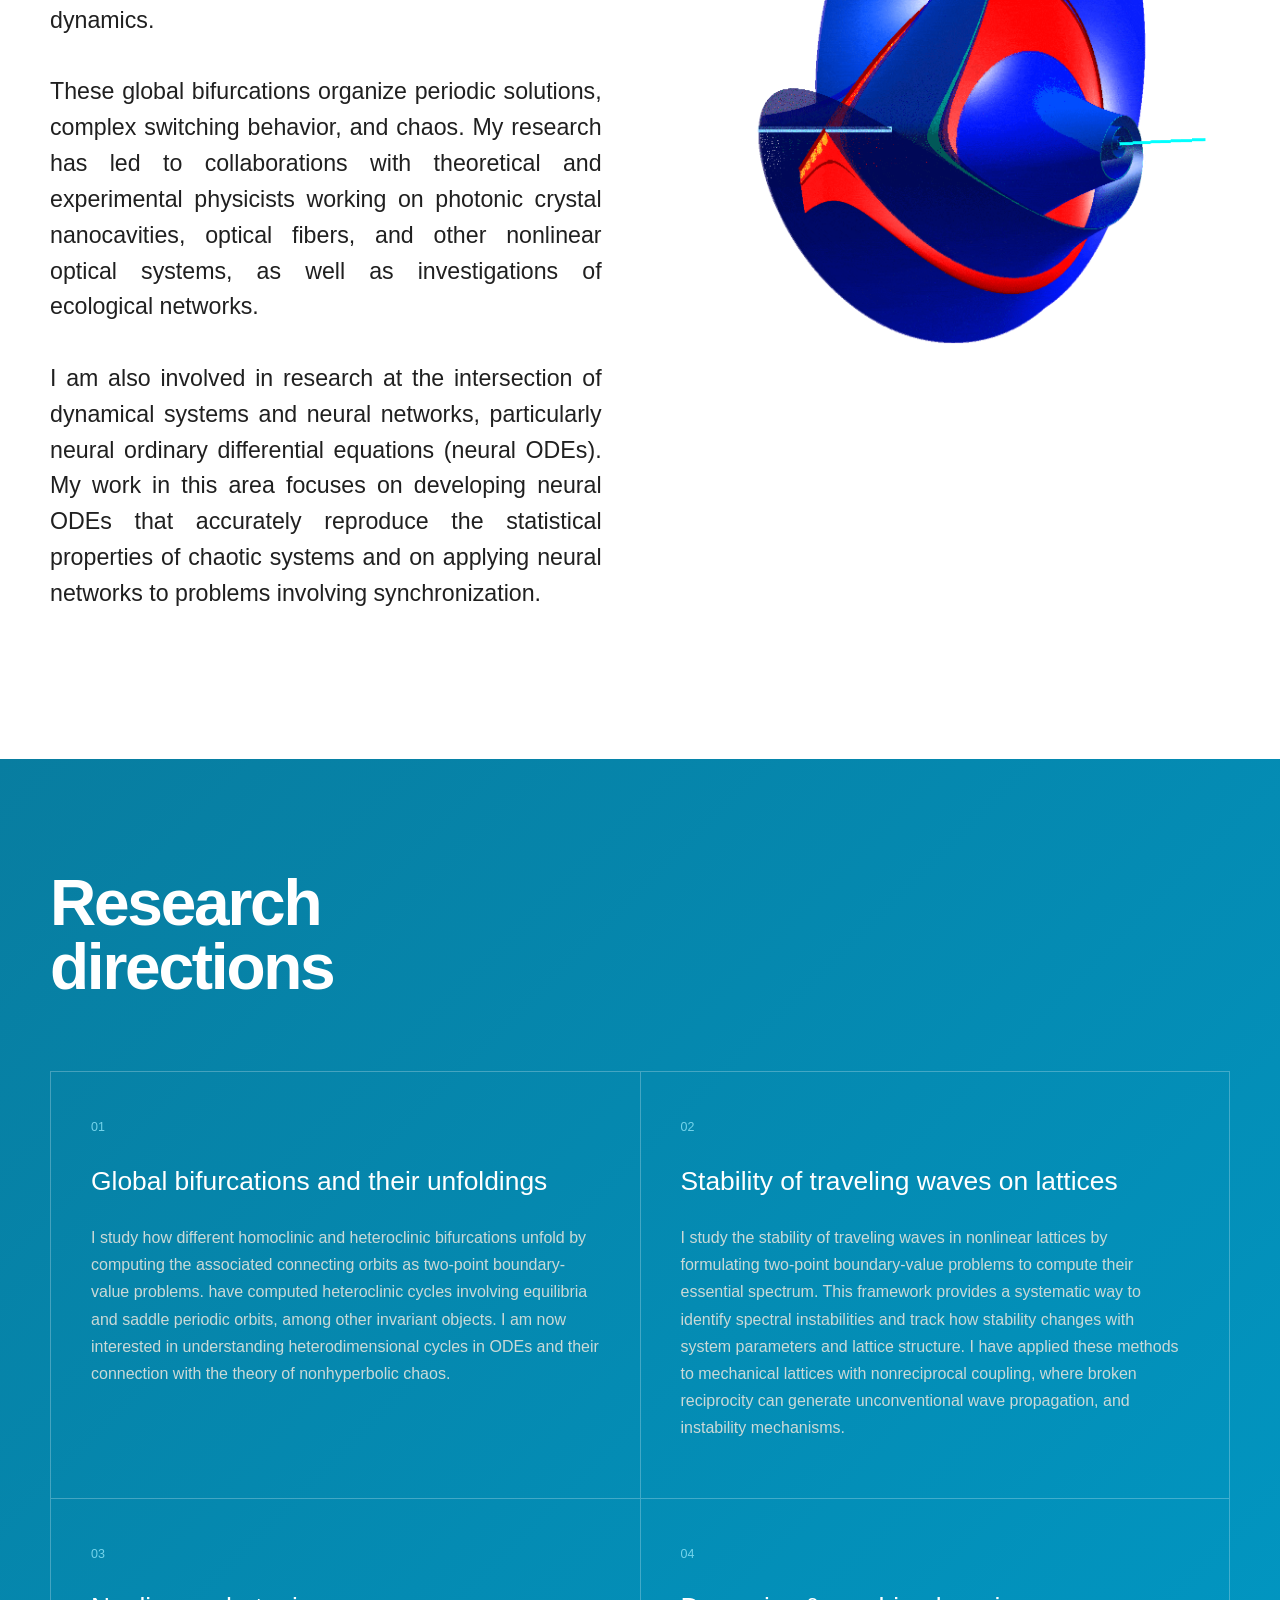
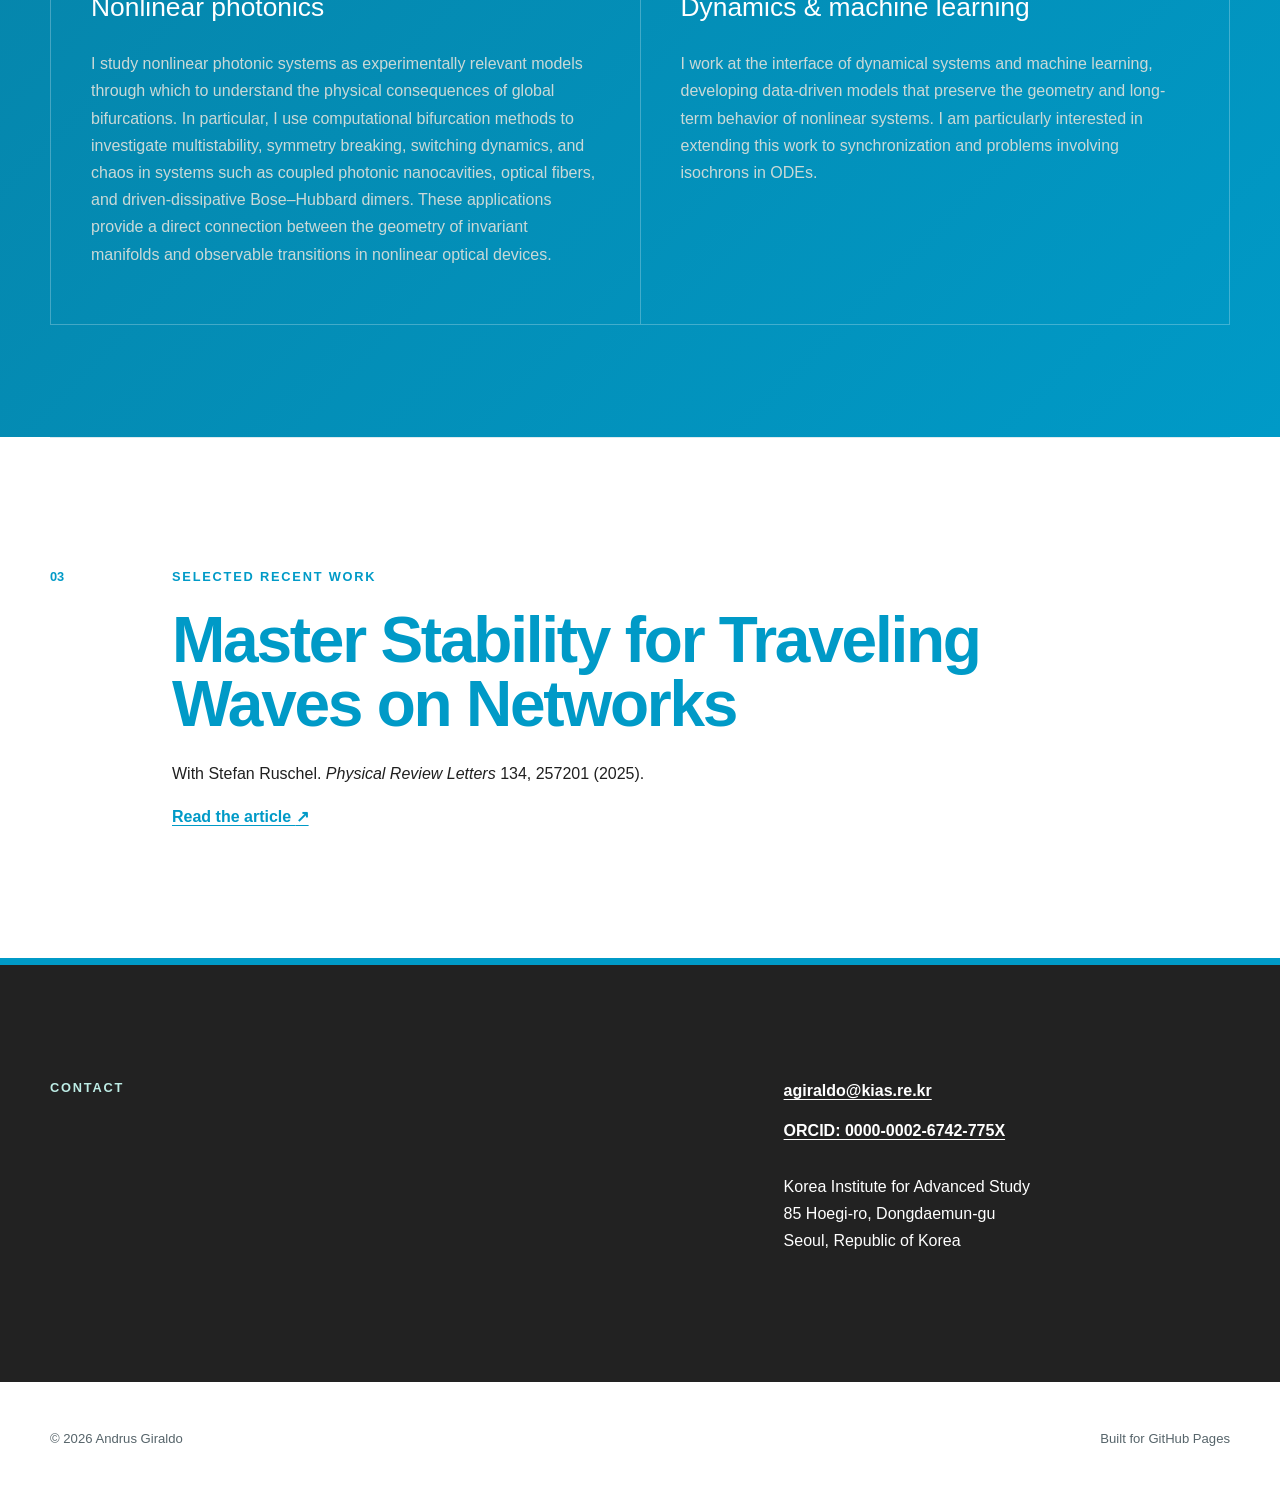
==== commit fb8d49a5: "Update index.html" ====
--- a/index.html
+++ b/index.html
@@ -86,7 +86,7 @@
     </section>
 
     <section class="featured shell" aria-labelledby="featured-heading">
-      <!-- <p class="section-number">03</p> -->
+      <p class="section-number">03</p>
       <div>
         <p class="eyebrow">Selected recent work</p>
         <h2 id="featured-heading">Master Stability for Traveling Waves on Networks</h2>
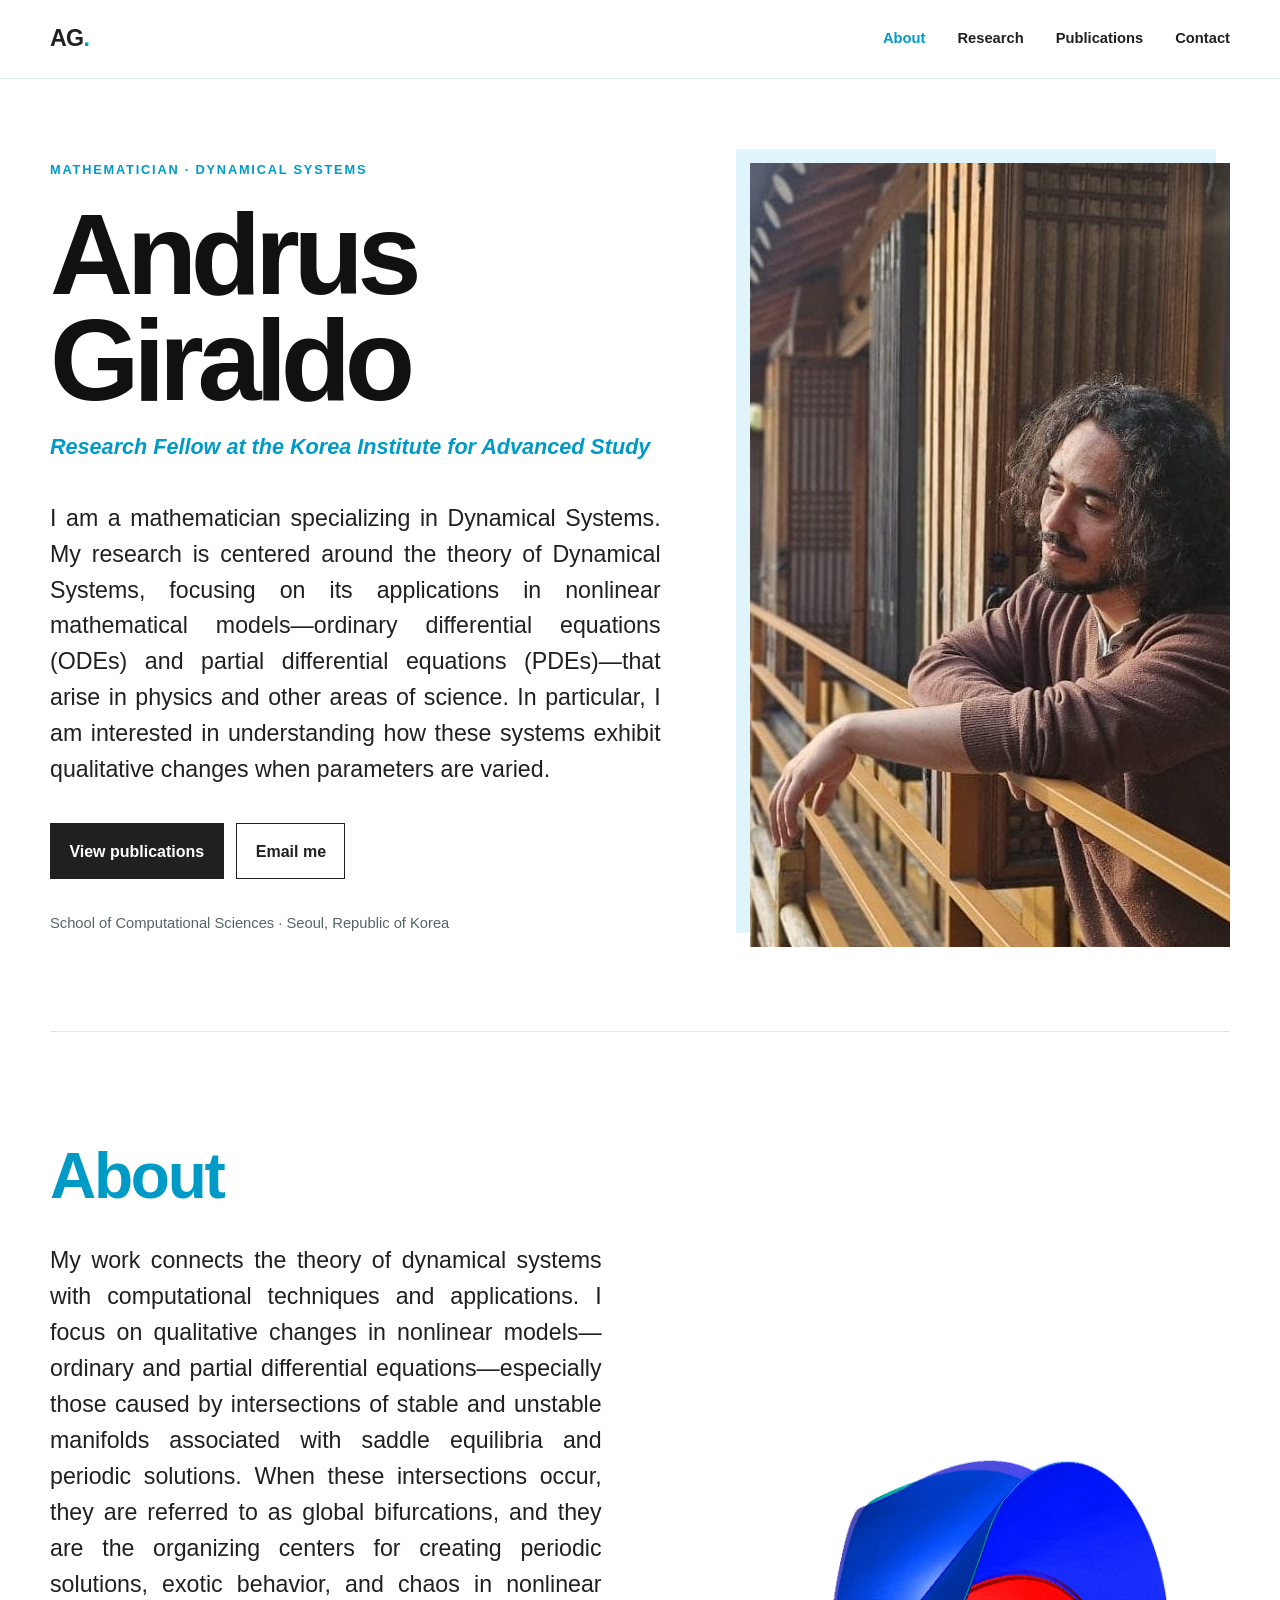
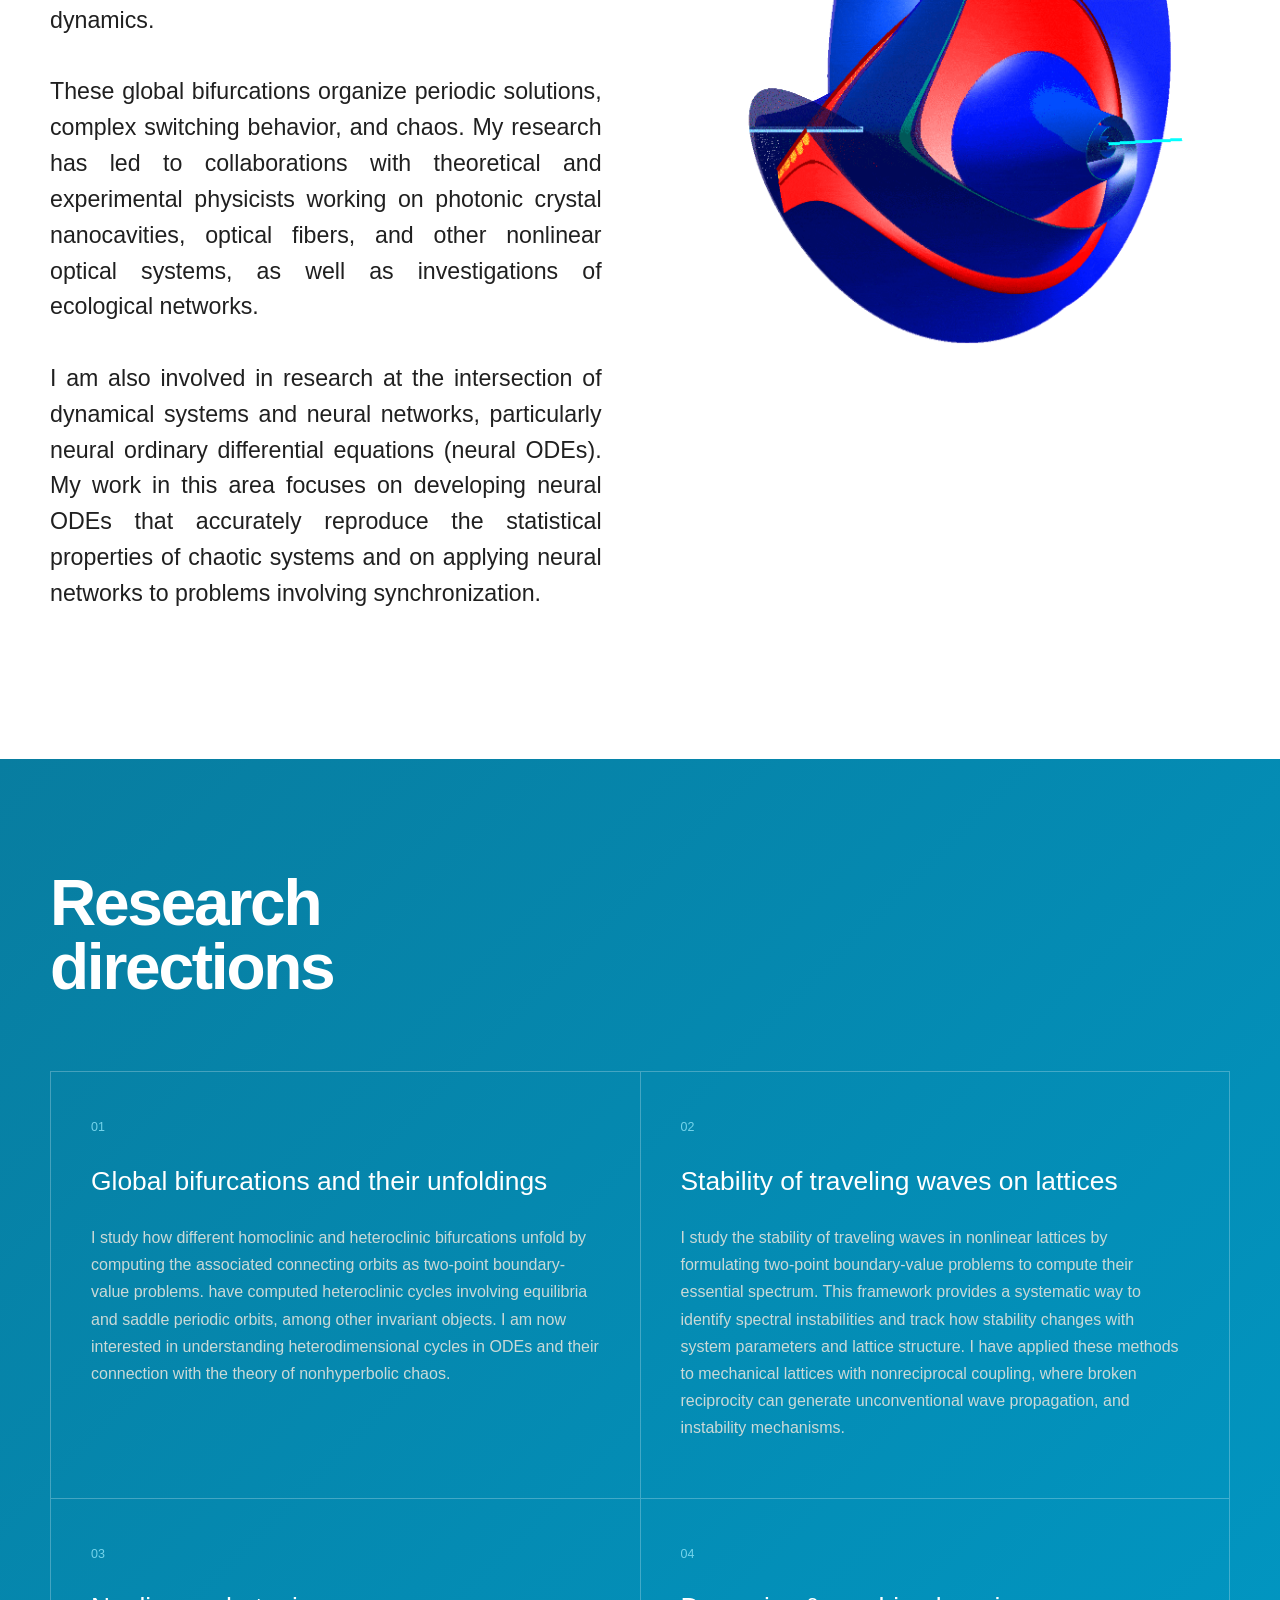
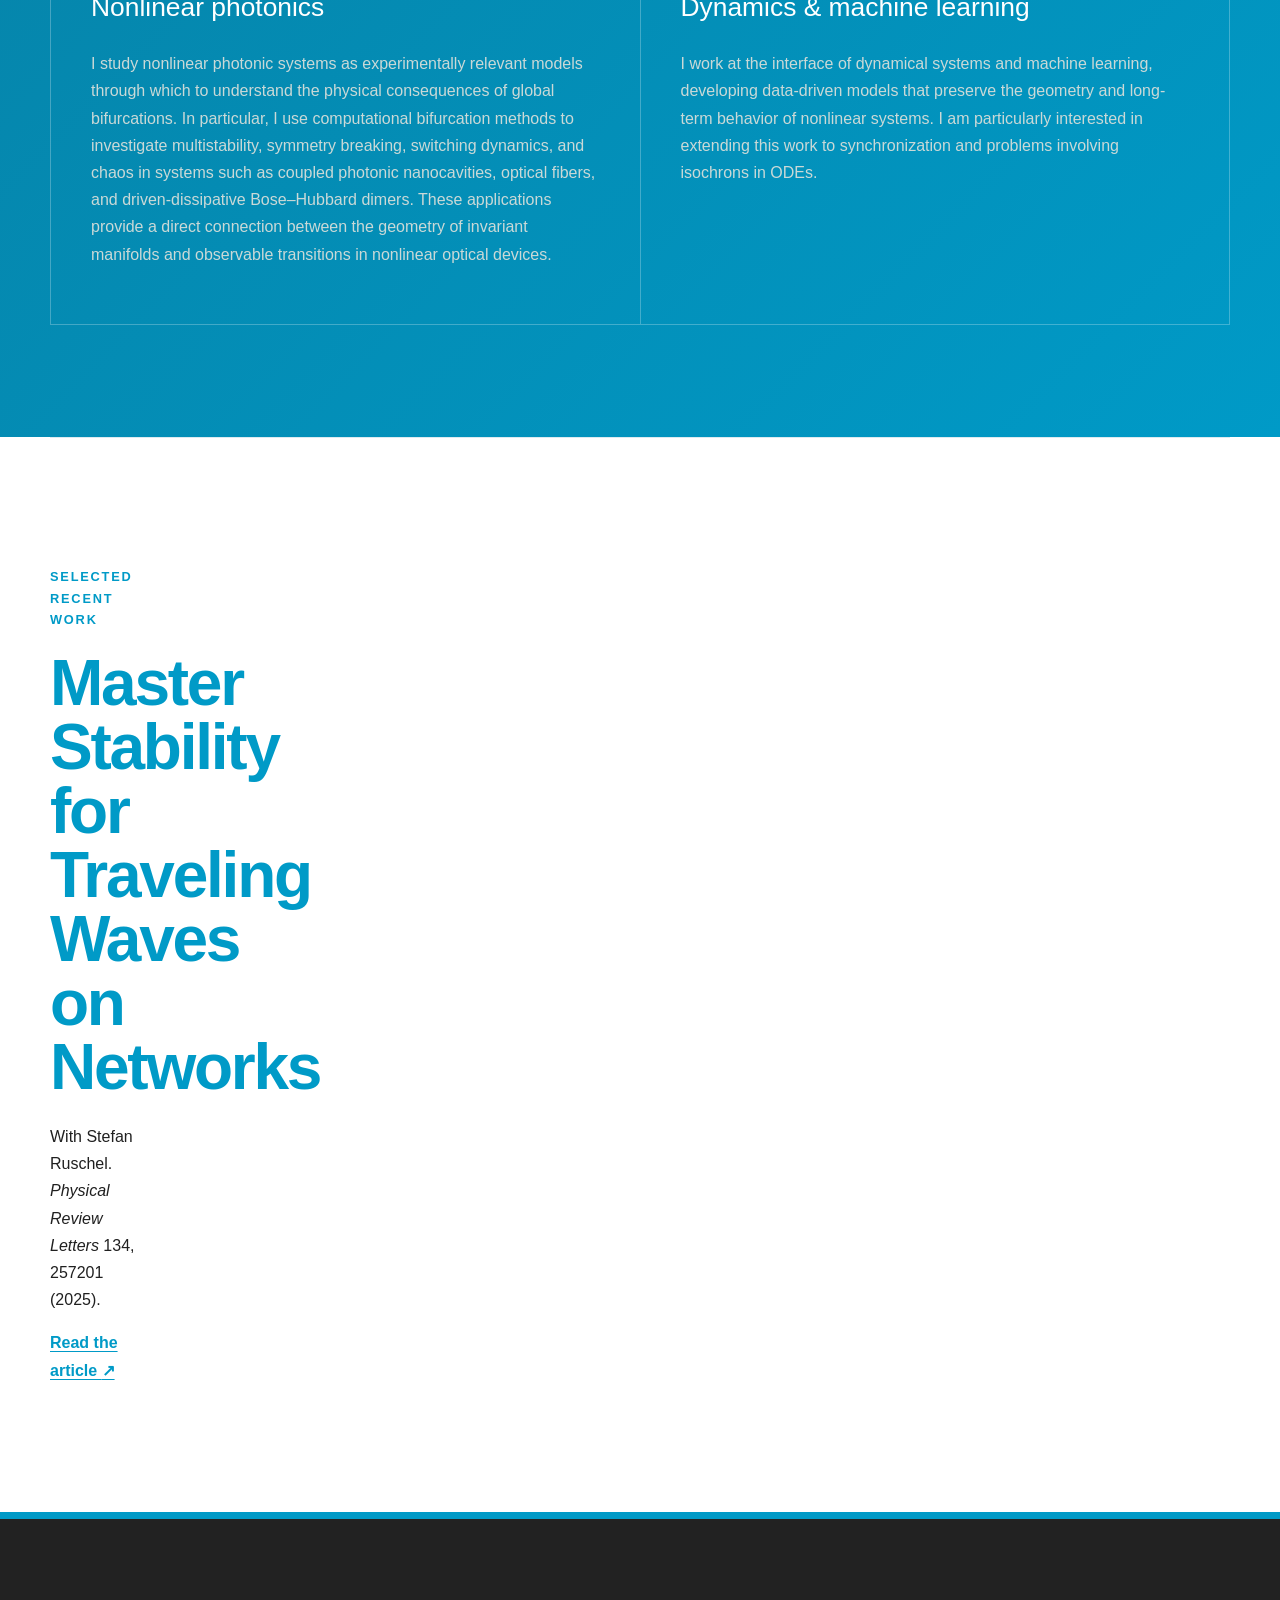
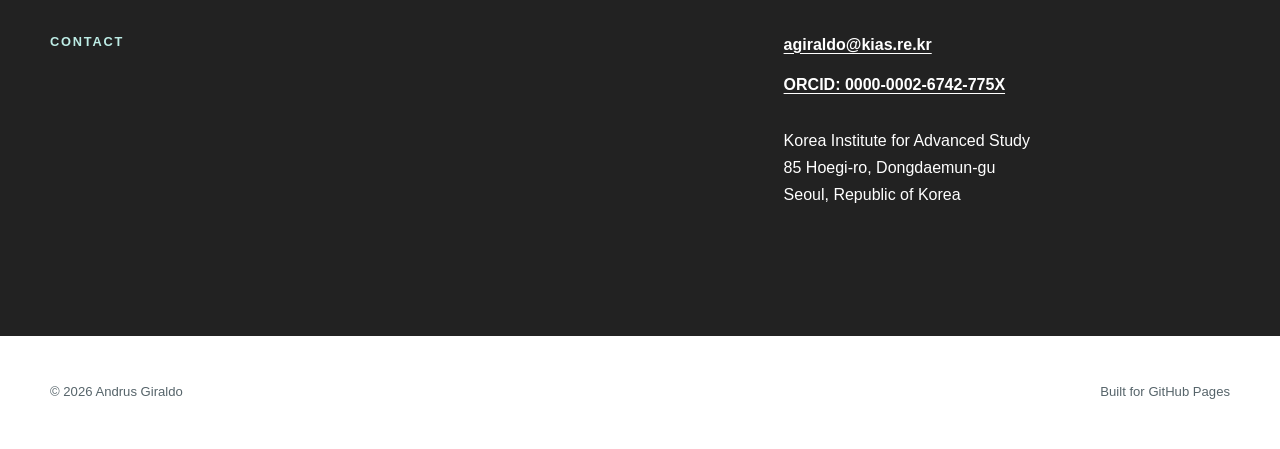
==== commit eca89cb3: "Update index.html" ====
--- a/index.html
+++ b/index.html
@@ -86,7 +86,7 @@
     </section>
 
     <section class="featured shell" aria-labelledby="featured-heading">
-      <p class="section-number">03</p>
+      <!-- <p class="section-number">03</p> -->
       <div>
         <p class="eyebrow">Selected recent work</p>
         <h2 id="featured-heading">Master Stability for Traveling Waves on Networks</h2>
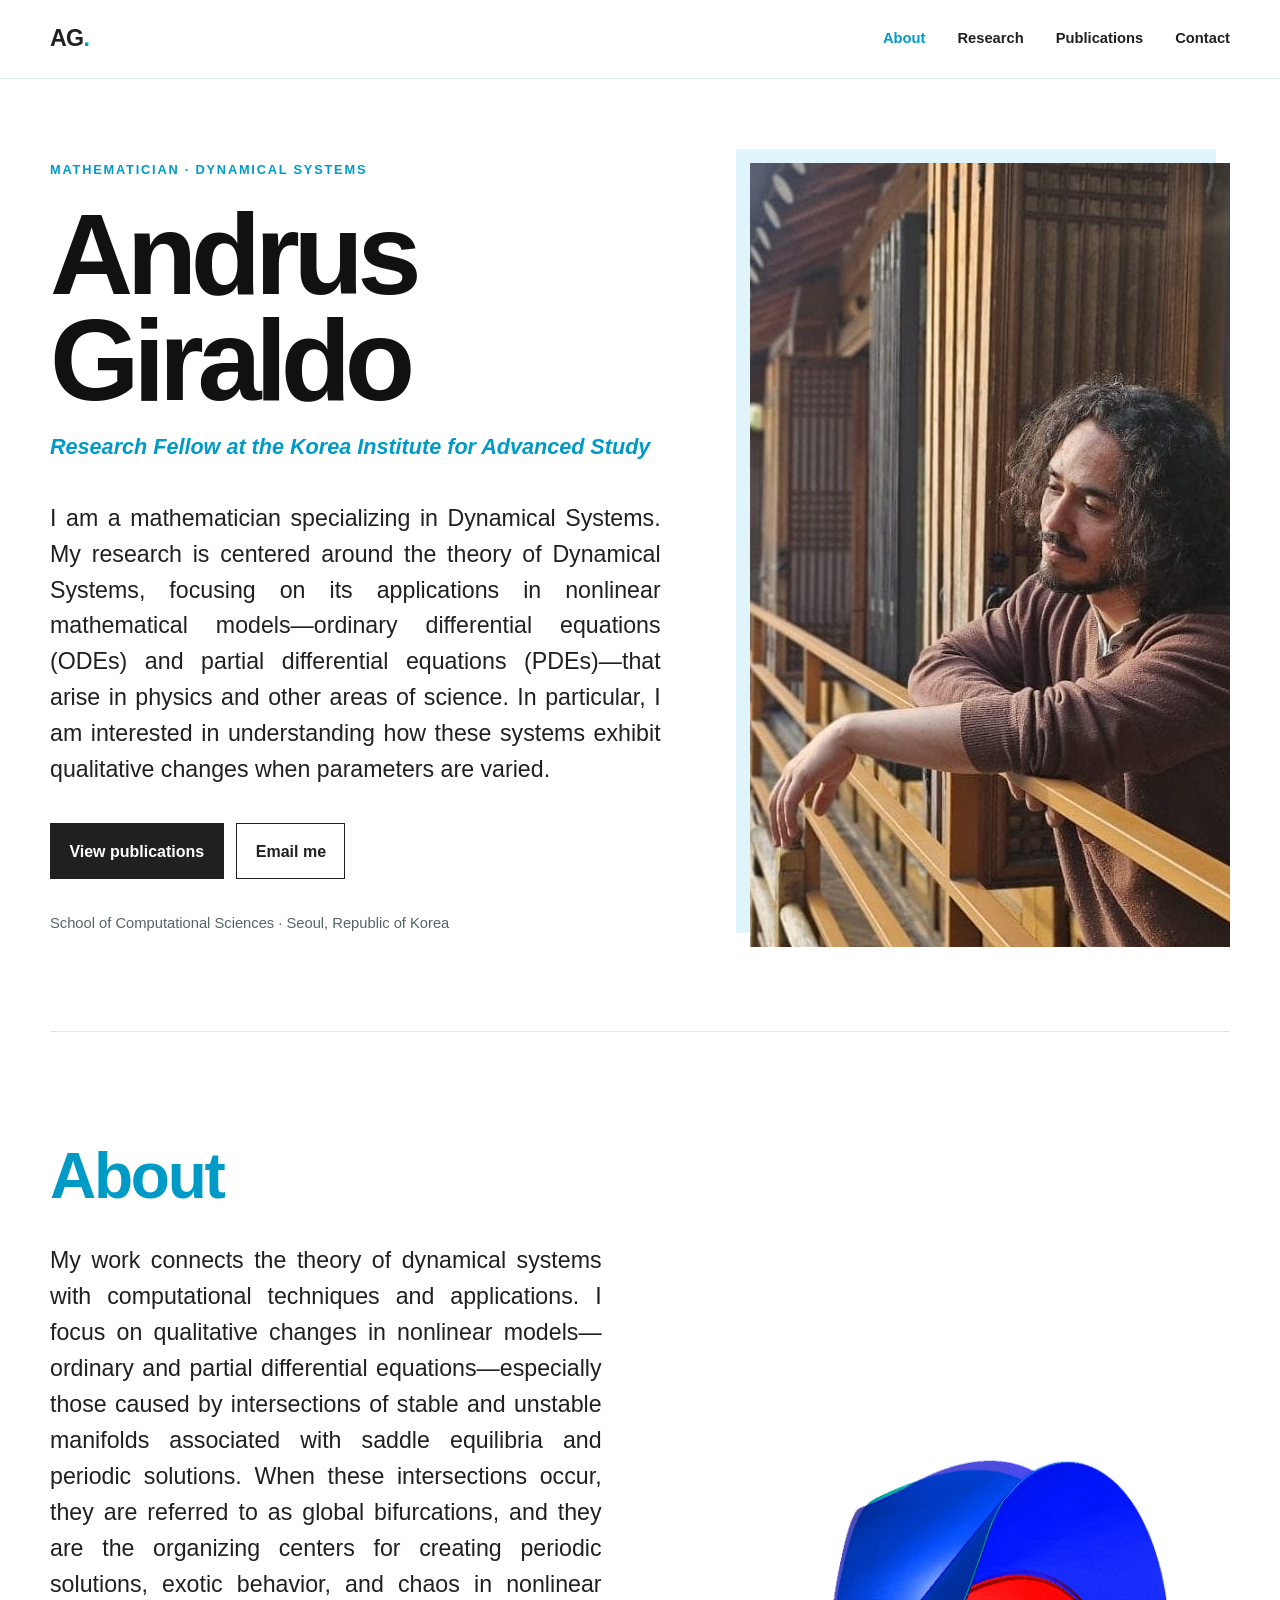
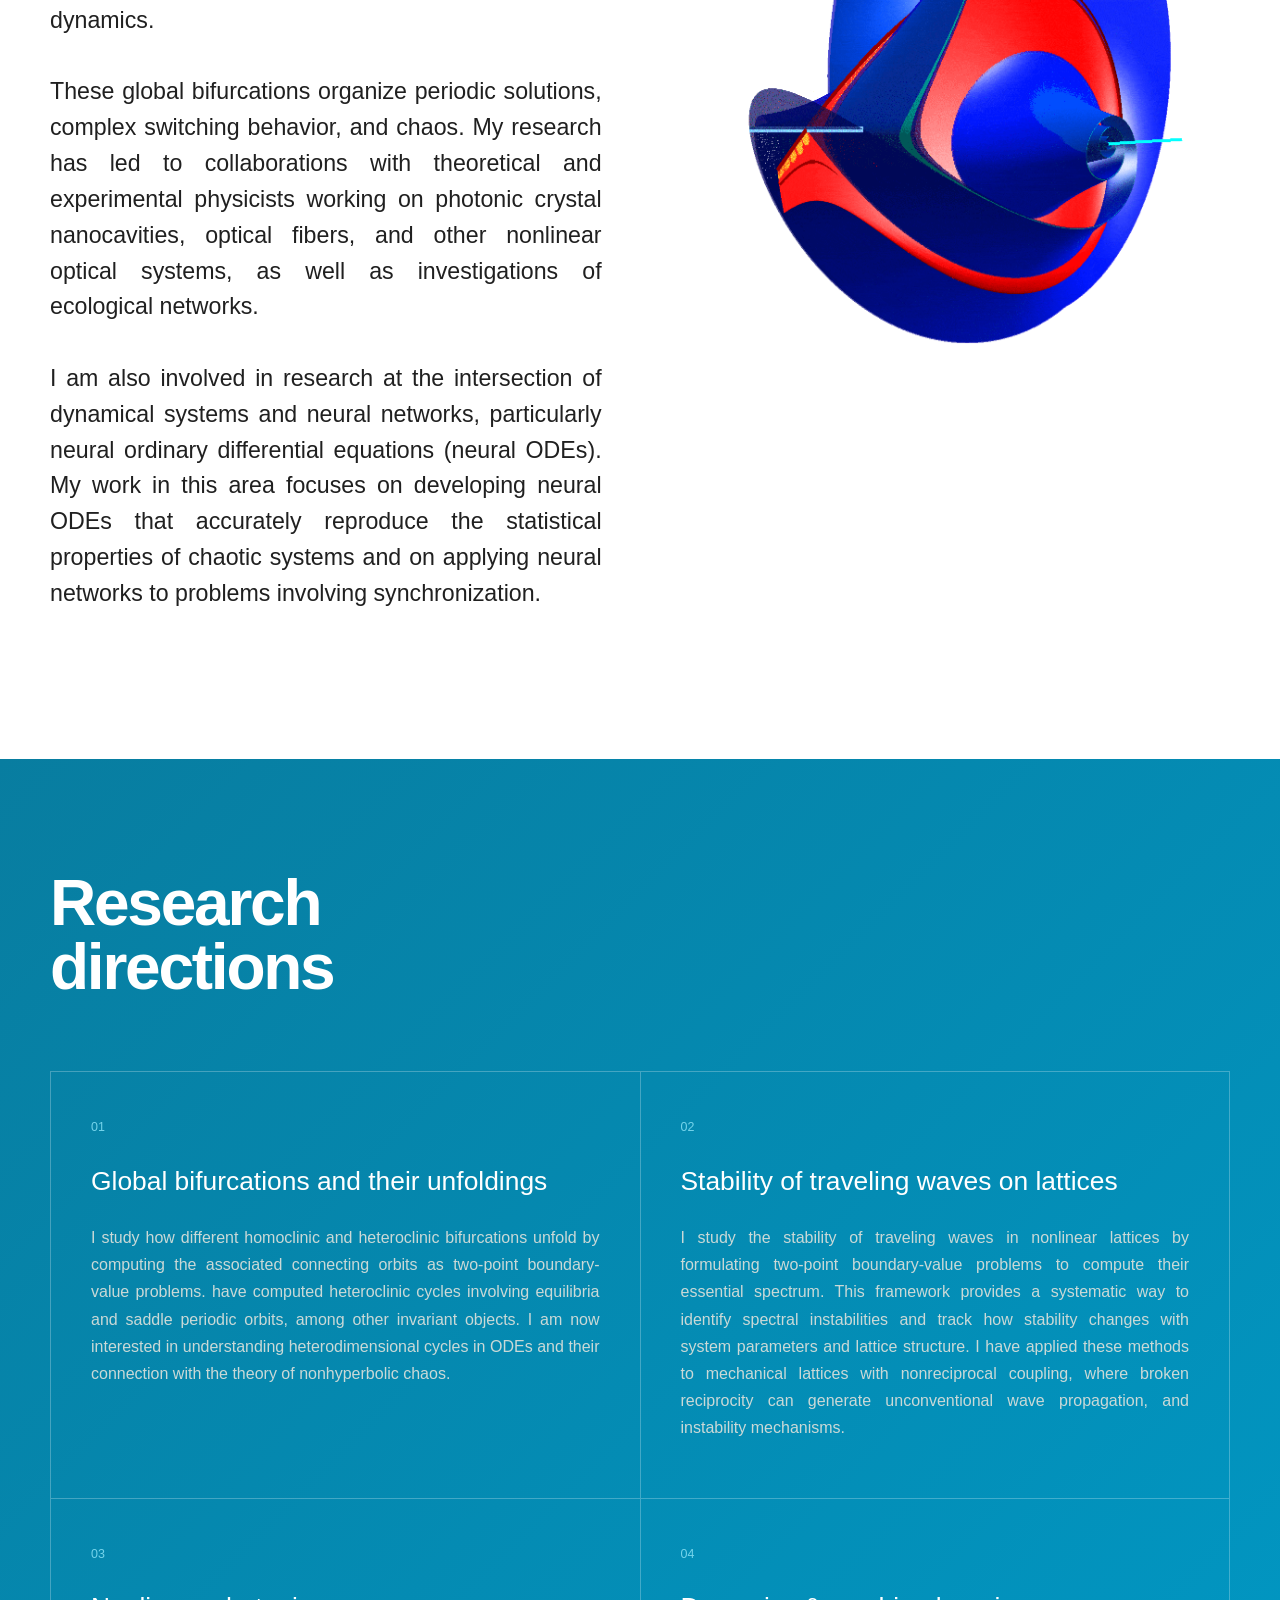
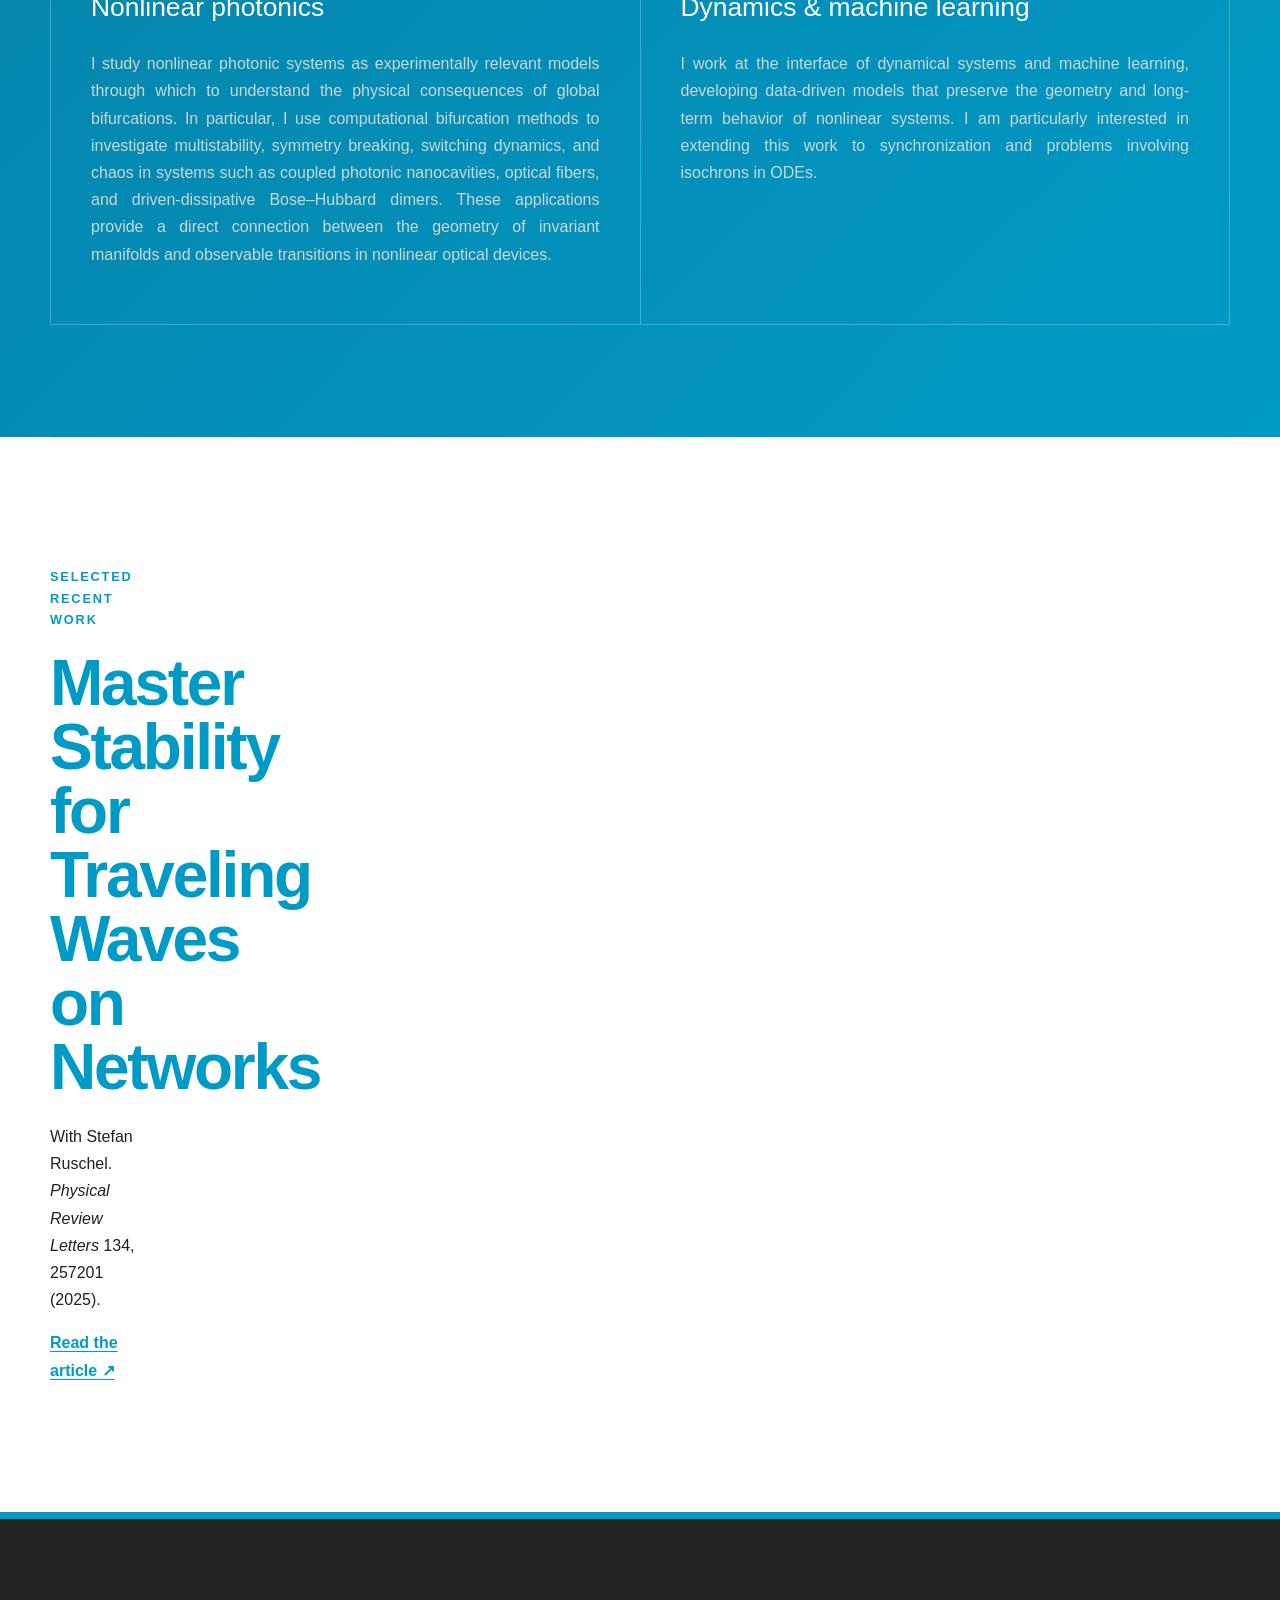
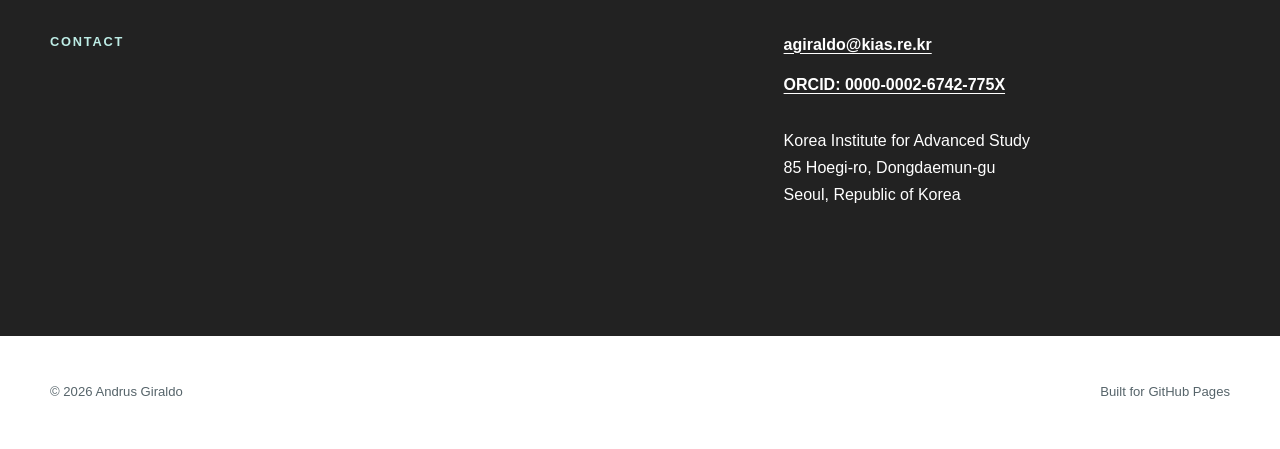
==== commit f5b2a434: "Update index.html" ====
--- a/index.html
+++ b/index.html
@@ -64,22 +64,22 @@
           <article>
             <span>01</span>
             <h3>Global bifurcations and their unfoldings</h3>
-            <p>I study how different homoclinic and heteroclinic bifurcations unfold by computing the associated connecting orbits as two-point boundary-value problems. have computed heteroclinic cycles involving equilibria and saddle periodic orbits, among other invariant objects. I am now interested in understanding heterodimensional cycles in ODEs and their connection with the theory of nonhyperbolic chaos.</p>
+            <p style="text-align: justify;">I study how different homoclinic and heteroclinic bifurcations unfold by computing the associated connecting orbits as two-point boundary-value problems. have computed heteroclinic cycles involving equilibria and saddle periodic orbits, among other invariant objects. I am now interested in understanding heterodimensional cycles in ODEs and their connection with the theory of nonhyperbolic chaos.</p>
           </article>
           <article>
             <span>02</span>
             <h3>Stability of traveling waves on lattices</h3>
-            <p>I study the stability of traveling waves in nonlinear lattices by formulating two-point boundary-value problems to compute their essential spectrum. This framework provides a systematic way to identify spectral instabilities and track how stability changes with system parameters and lattice structure. I have applied these methods to mechanical lattices with nonreciprocal coupling, where broken reciprocity can generate unconventional wave propagation, and instability mechanisms.</p>
+            <p style="text-align: justify;">I study the stability of traveling waves in nonlinear lattices by formulating two-point boundary-value problems to compute their essential spectrum. This framework provides a systematic way to identify spectral instabilities and track how stability changes with system parameters and lattice structure. I have applied these methods to mechanical lattices with nonreciprocal coupling, where broken reciprocity can generate unconventional wave propagation, and instability mechanisms.</p>
           </article>
           <article>
             <span>03</span>
             <h3>Nonlinear photonics</h3>
-            <p>I study nonlinear photonic systems as experimentally relevant models through which to understand the physical consequences of global bifurcations. In particular, I use computational bifurcation methods to investigate multistability, symmetry breaking, switching dynamics, and chaos in systems such as coupled photonic nanocavities, optical fibers, and driven-dissipative Bose–Hubbard dimers. These applications provide a direct connection between the geometry of invariant manifolds and observable transitions in nonlinear optical devices.</p>
+            <p style="text-align: justify;">I study nonlinear photonic systems as experimentally relevant models through which to understand the physical consequences of global bifurcations. In particular, I use computational bifurcation methods to investigate multistability, symmetry breaking, switching dynamics, and chaos in systems such as coupled photonic nanocavities, optical fibers, and driven-dissipative Bose–Hubbard dimers. These applications provide a direct connection between the geometry of invariant manifolds and observable transitions in nonlinear optical devices.</p>
           </article>
           <article>
             <span>04</span>
             <h3>Dynamics &amp; machine learning</h3>
-            <p>I work at the interface of dynamical systems and machine learning, developing data-driven models that preserve the geometry and long-term behavior of nonlinear systems. I am particularly interested in extending this work to synchronization and problems involving isochrons in ODEs.</p>
+            <p style="text-align: justify;">I work at the interface of dynamical systems and machine learning, developing data-driven models that preserve the geometry and long-term behavior of nonlinear systems. I am particularly interested in extending this work to synchronization and problems involving isochrons in ODEs.</p>
           </article>
         </div>
       </div>
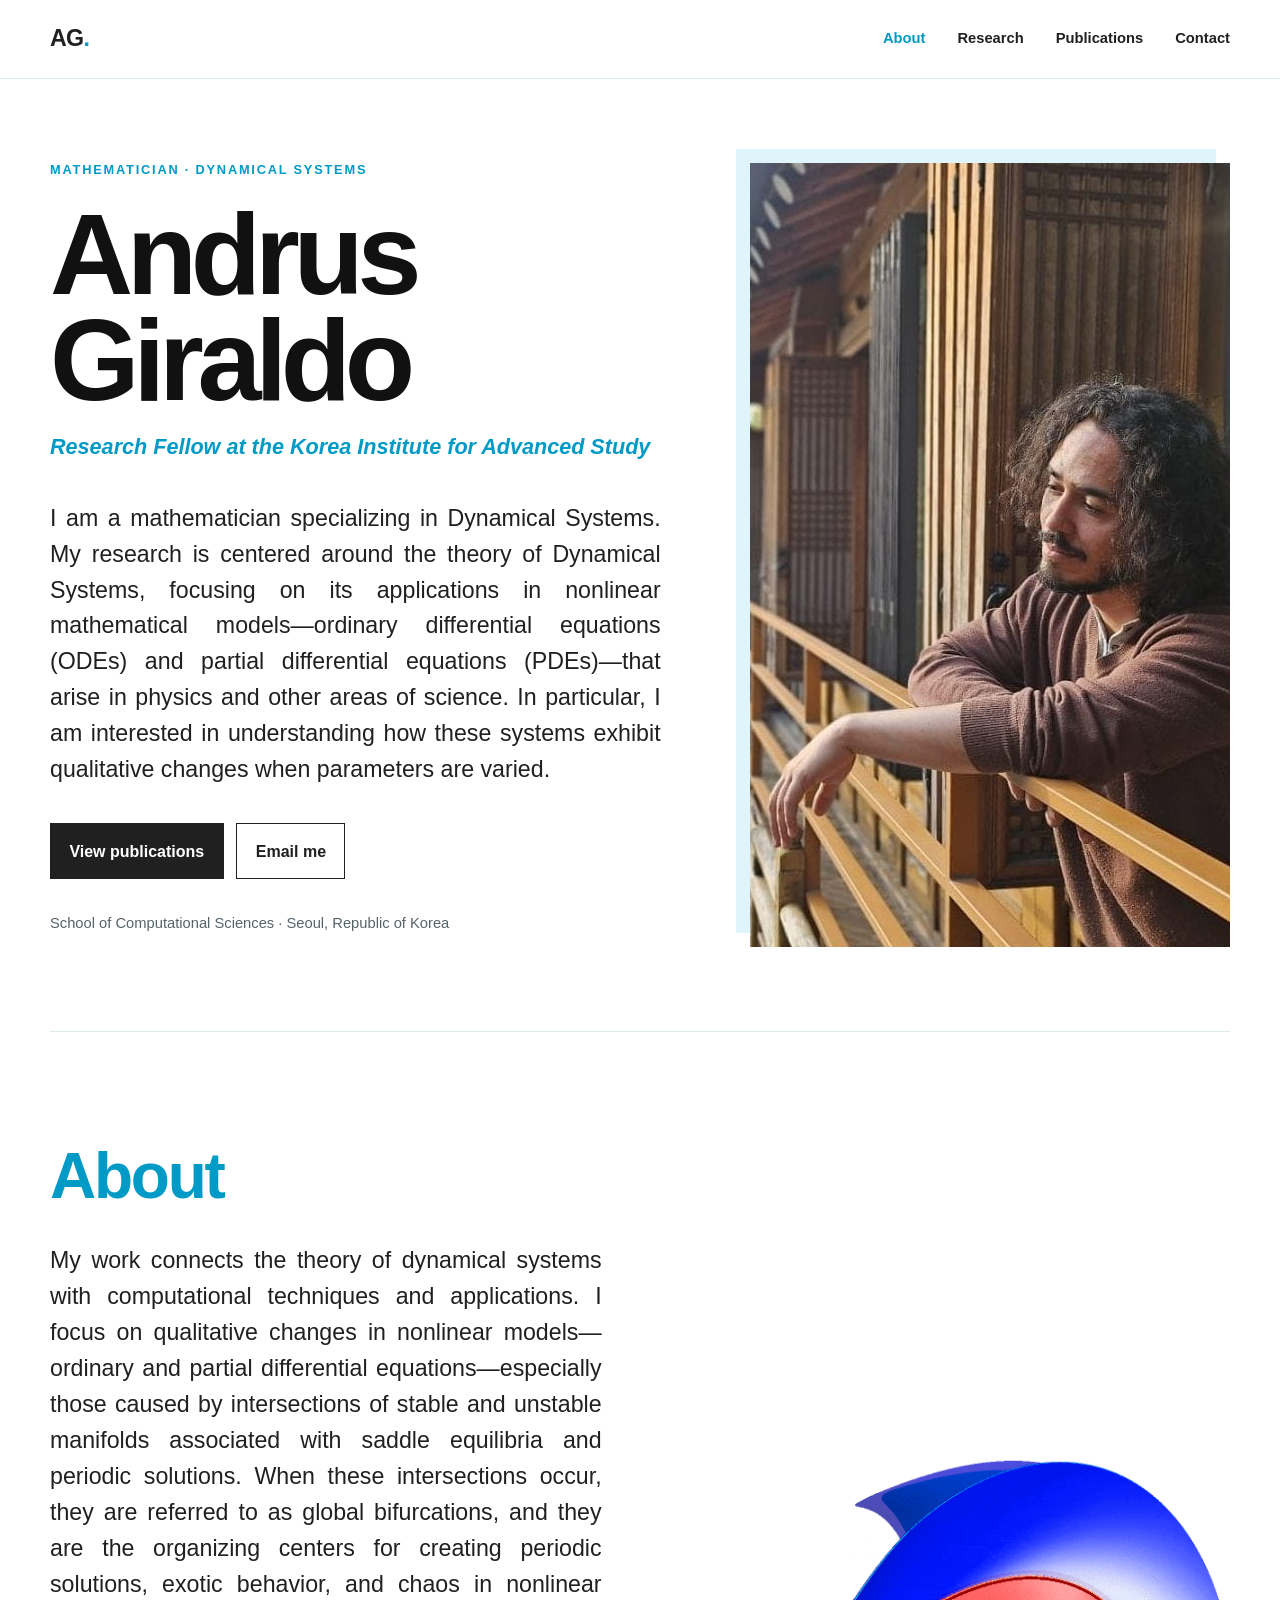
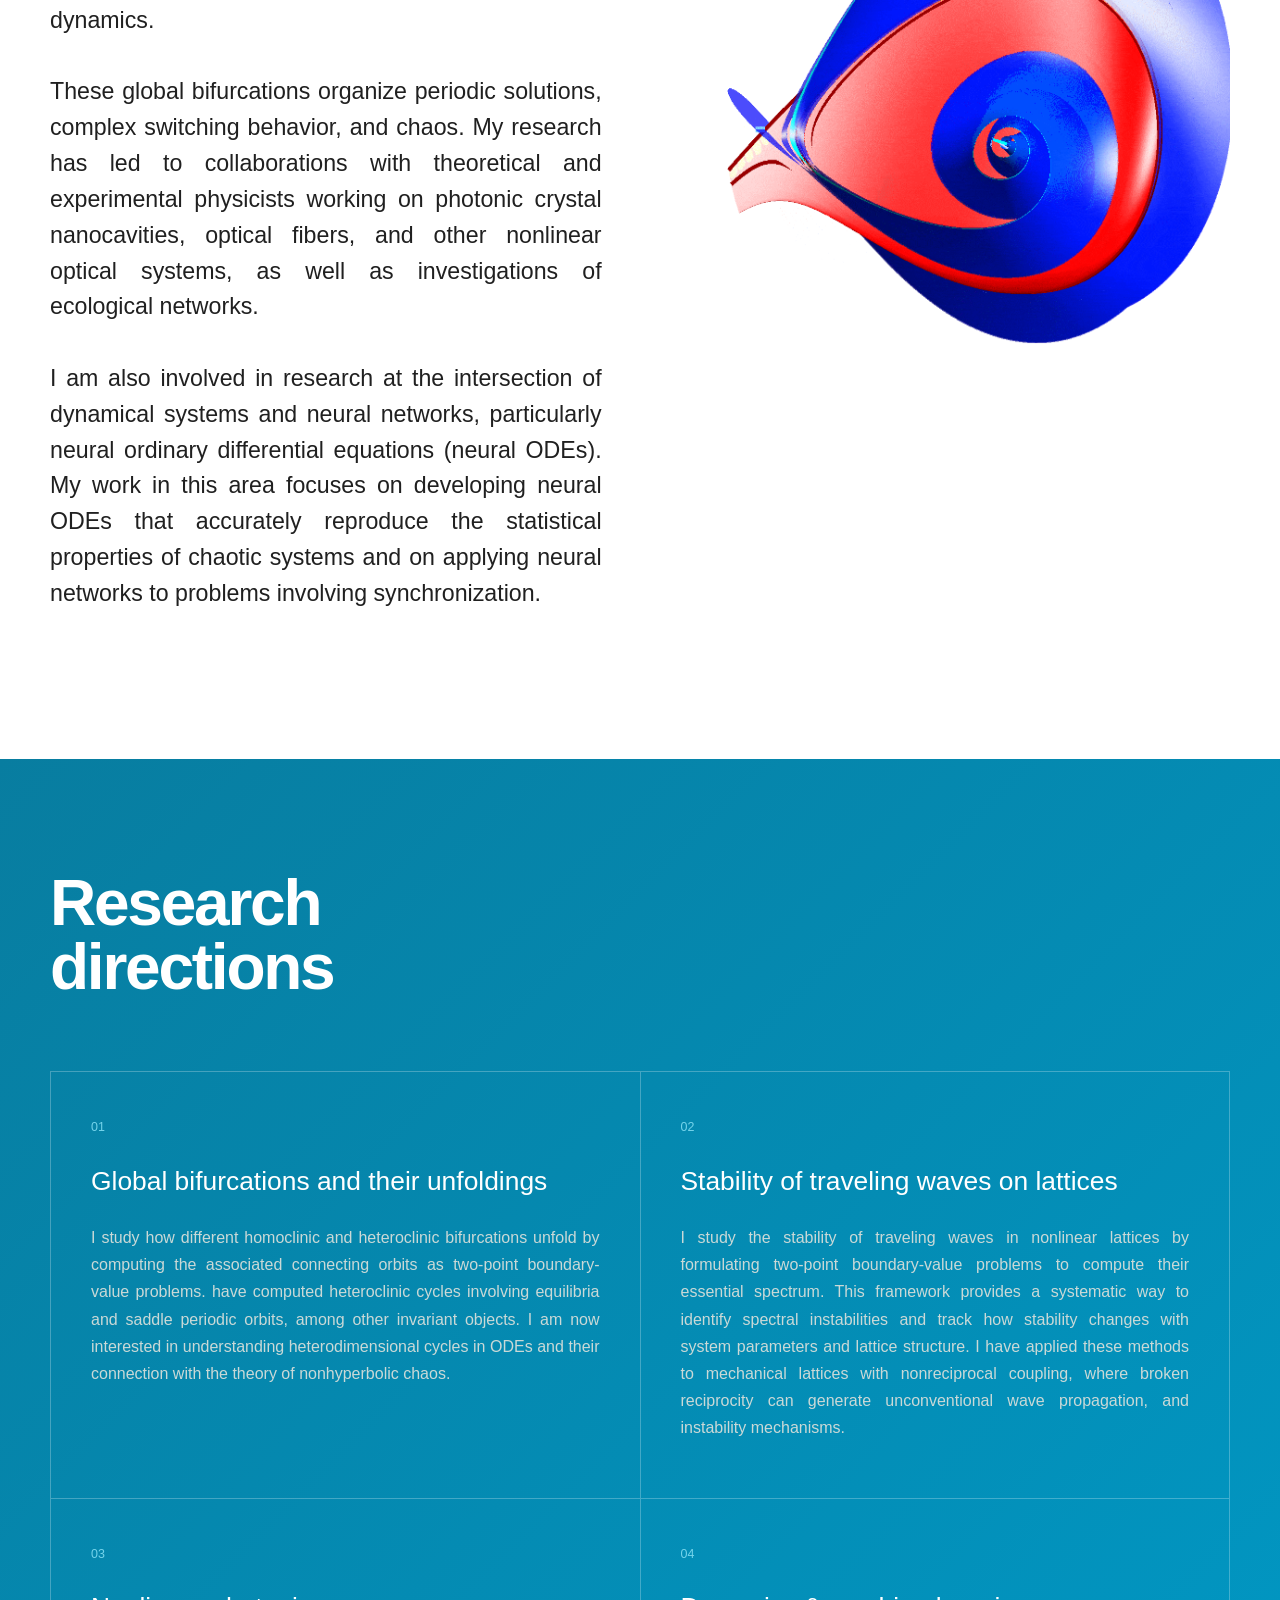
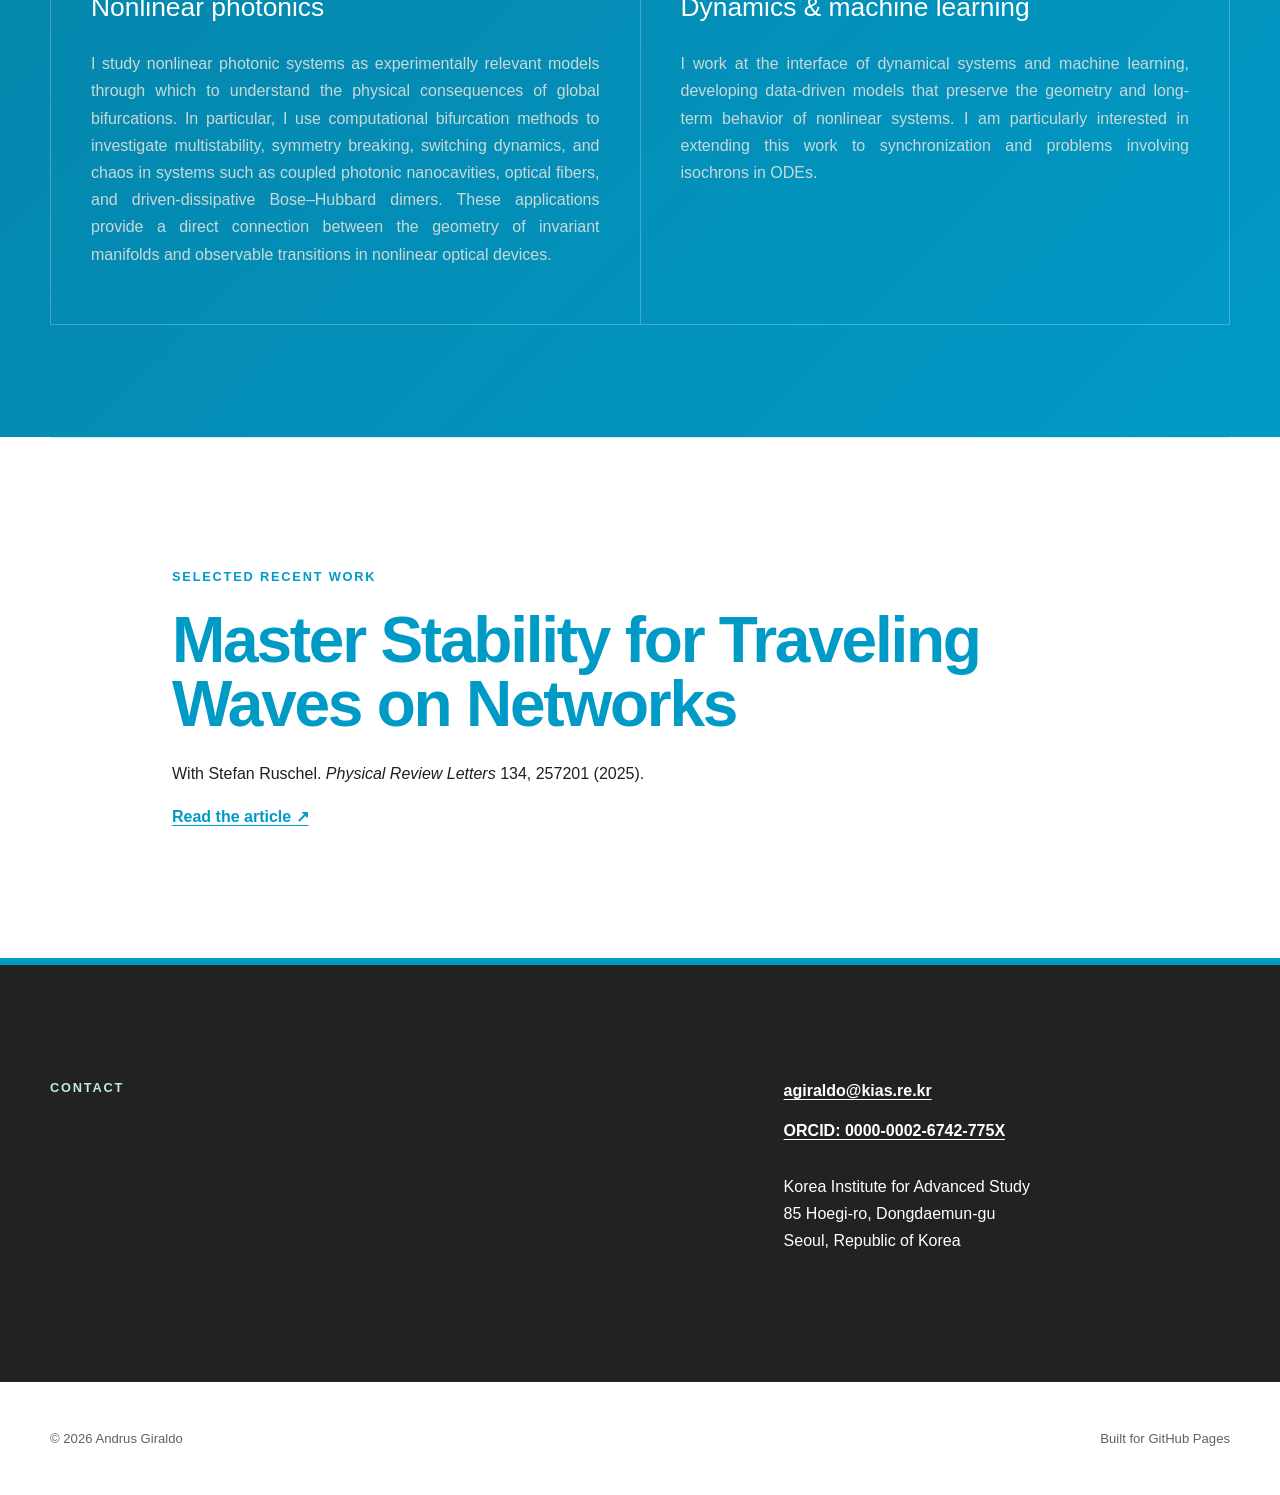
==== commit 3637891e: "Update index.html" ====
--- a/index.html
+++ b/index.html
@@ -86,7 +86,7 @@
     </section>
 
     <section class="featured shell" aria-labelledby="featured-heading">
-      <!-- <p class="section-number">03</p> -->
+      <p class="section-number"> </p>
       <div>
         <p class="eyebrow">Selected recent work</p>
         <h2 id="featured-heading">Master Stability for Traveling Waves on Networks</h2>
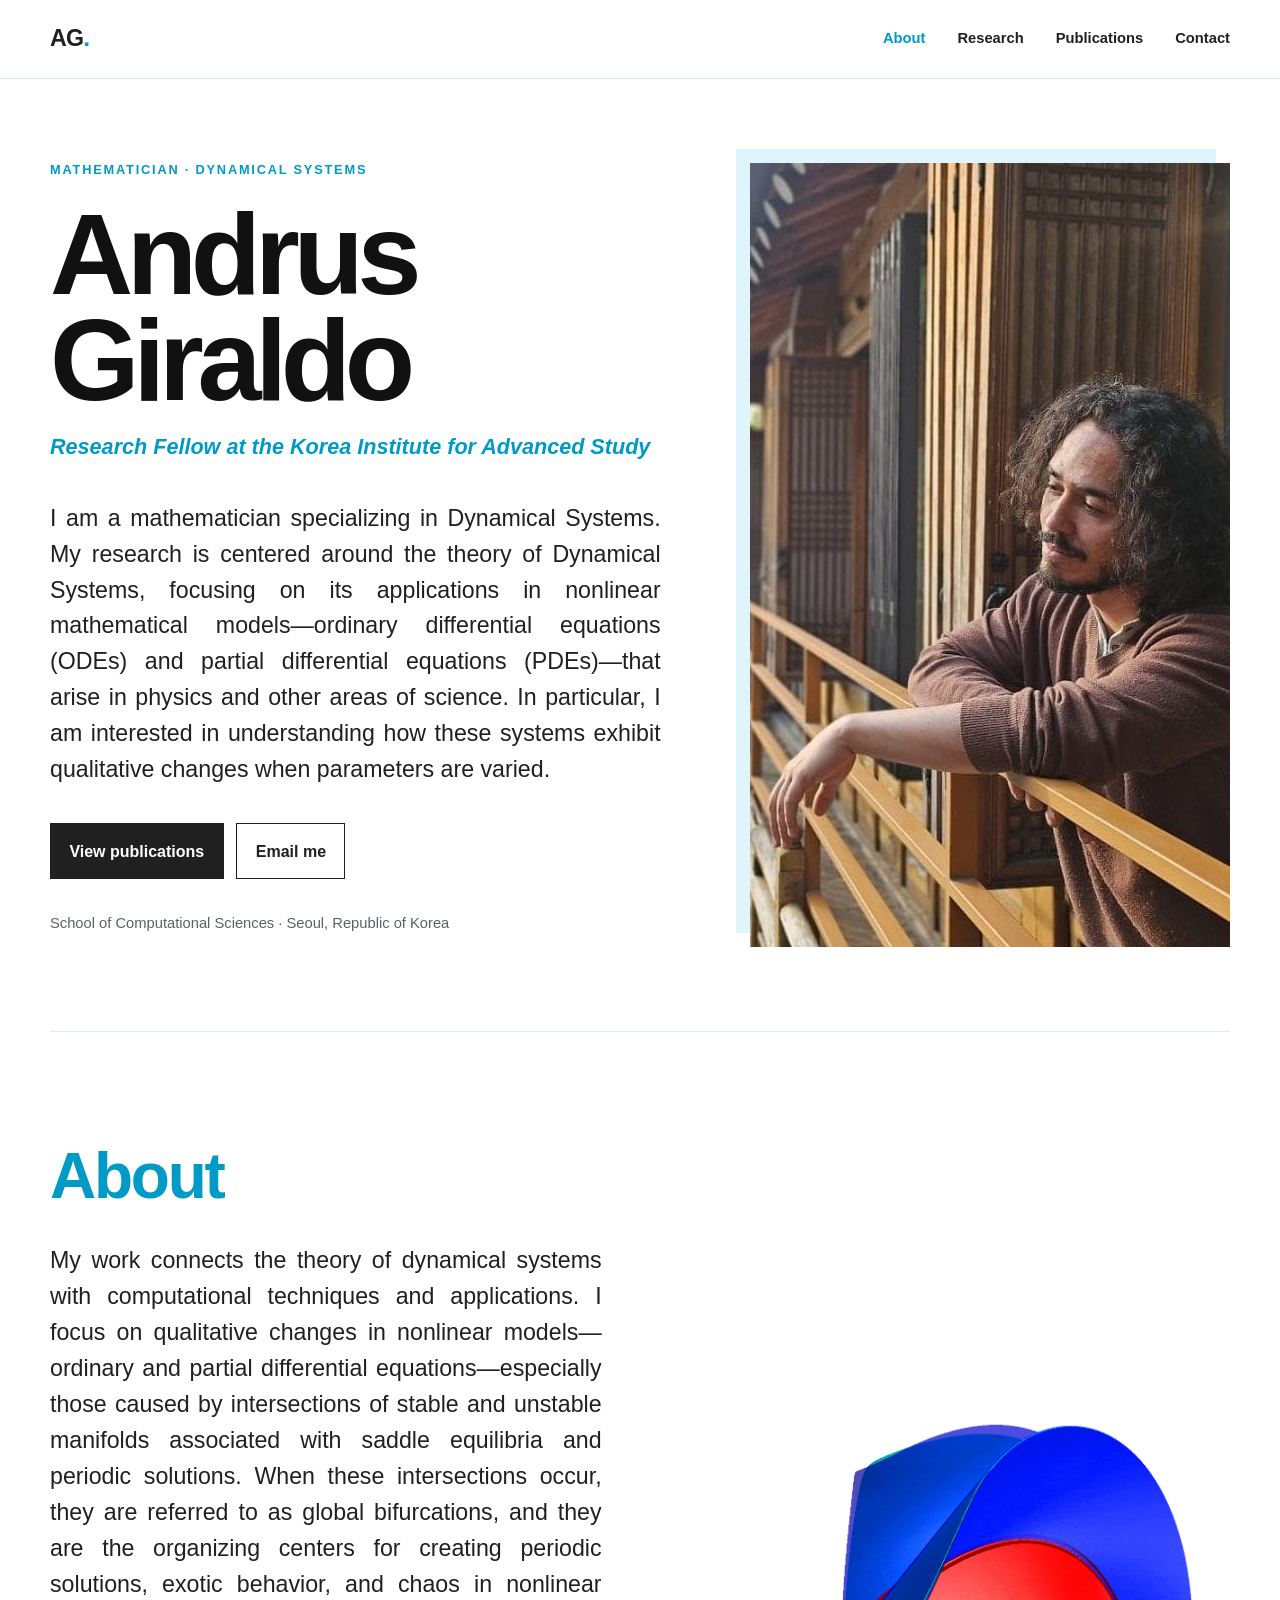
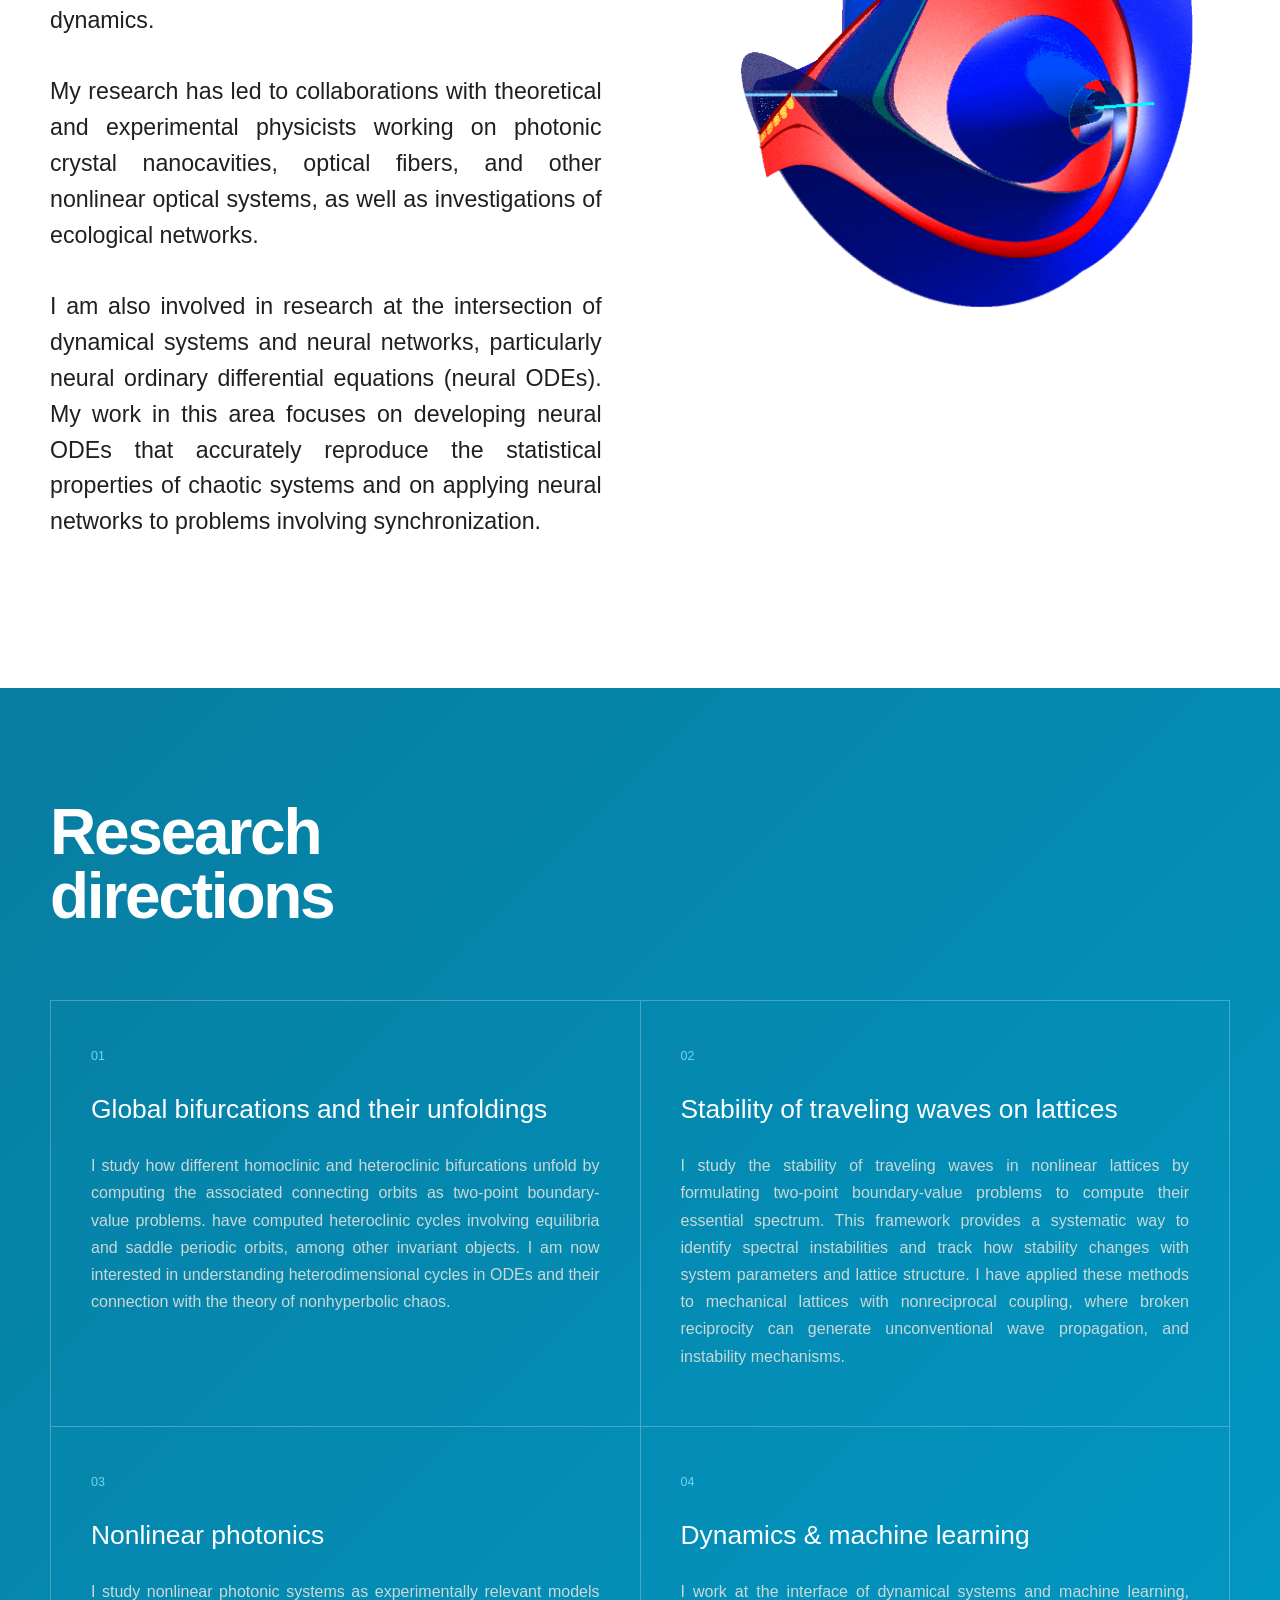
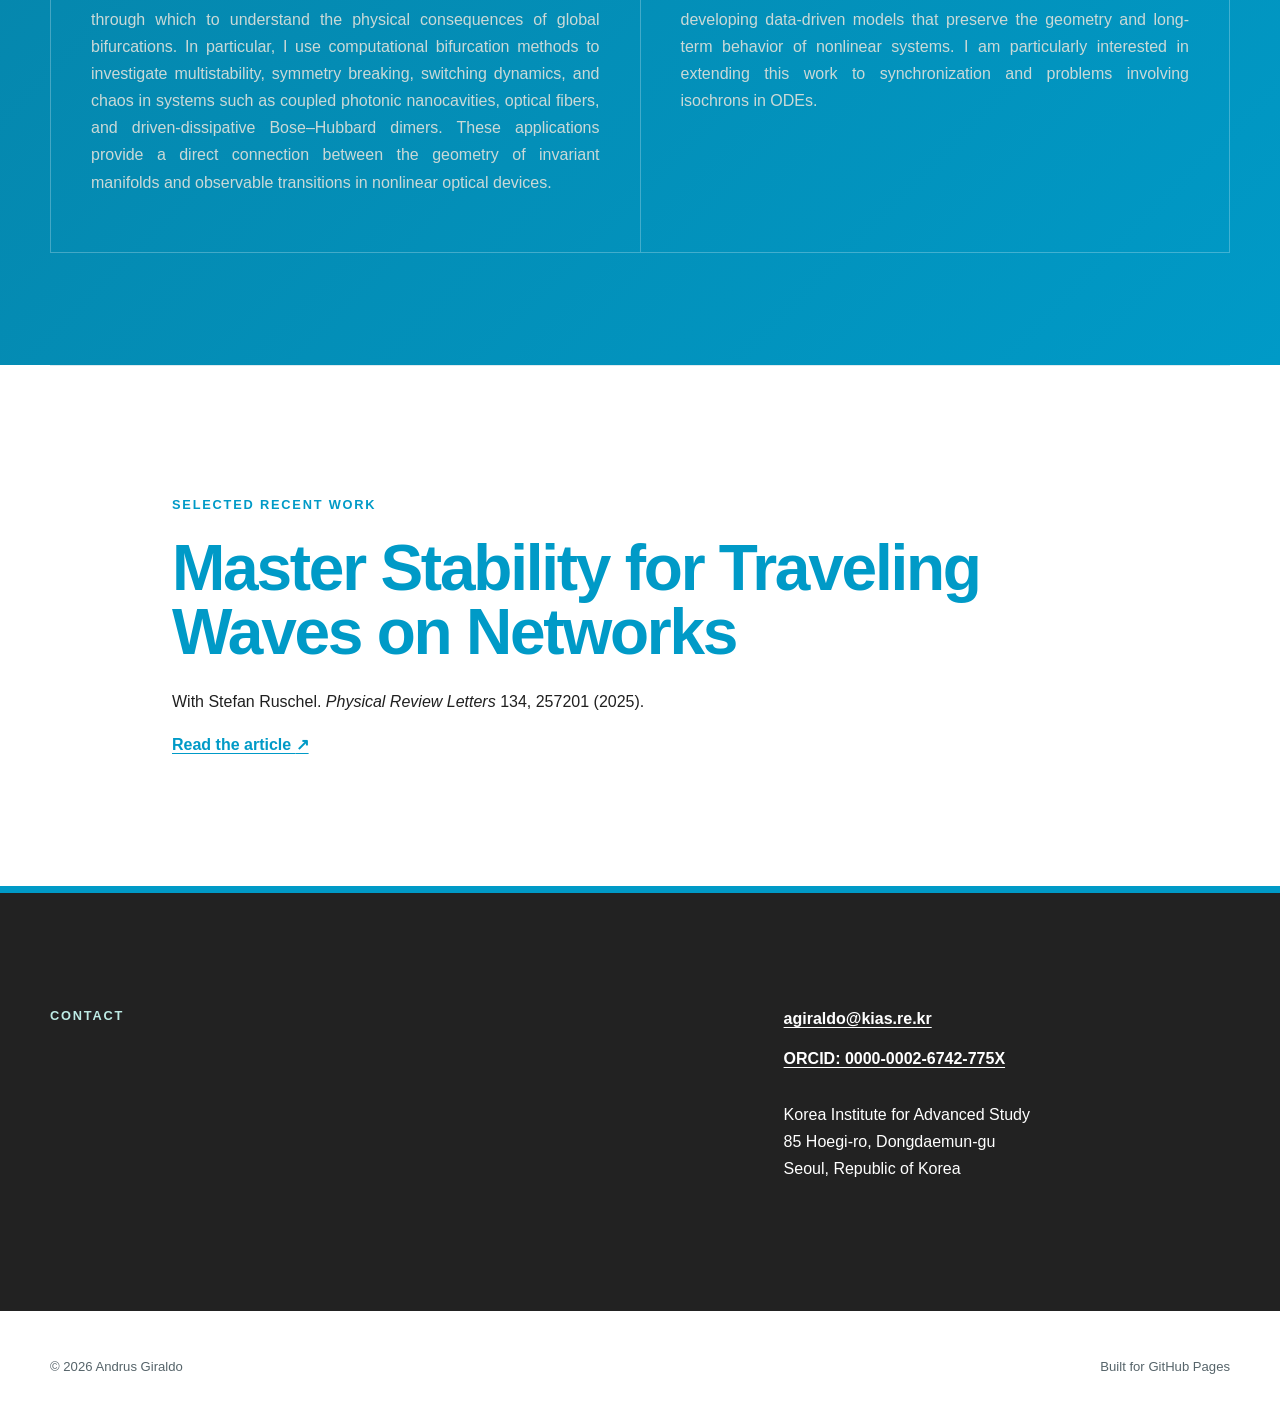
==== commit dd2fd319: "Update index.html" ====
--- a/index.html
+++ b/index.html
@@ -45,7 +45,7 @@
       <div class="about-copy">
         <h2 id="about-heading">About</h2>
         <p class="lead">My work connects the theory of dynamical systems with computational techniques and applications. I focus on qualitative changes in nonlinear models—ordinary and partial differential equations—especially those caused by intersections of stable and unstable manifolds associated with saddle equilibria and periodic solutions. When these intersections occur, they are referred to as global bifurcations, and they are the organizing centers for creating periodic solutions, exotic behavior, and chaos in nonlinear dynamics.</p>
-	<p class="lead">These global bifurcations organize periodic solutions, complex switching behavior, and chaos. My research has led to collaborations with theoretical and experimental physicists working on photonic crystal nanocavities, optical fibers, and other nonlinear optical systems, as well as investigations of ecological networks.</p>
+	<p class="lead">My research has led to collaborations with theoretical and experimental physicists working on photonic crystal nanocavities, optical fibers, and other nonlinear optical systems, as well as investigations of ecological networks.</p>
 	<p class="lead">I am also involved in research at the intersection of dynamical systems and neural networks, particularly neural ordinary differential equations (neural ODEs). My work in this area focuses on developing neural ODEs that accurately reproduce the statistical properties of chaotic systems and on applying neural networks to problems involving synchronization.</p>
       </div>
       <figure class="animation-wrap">
